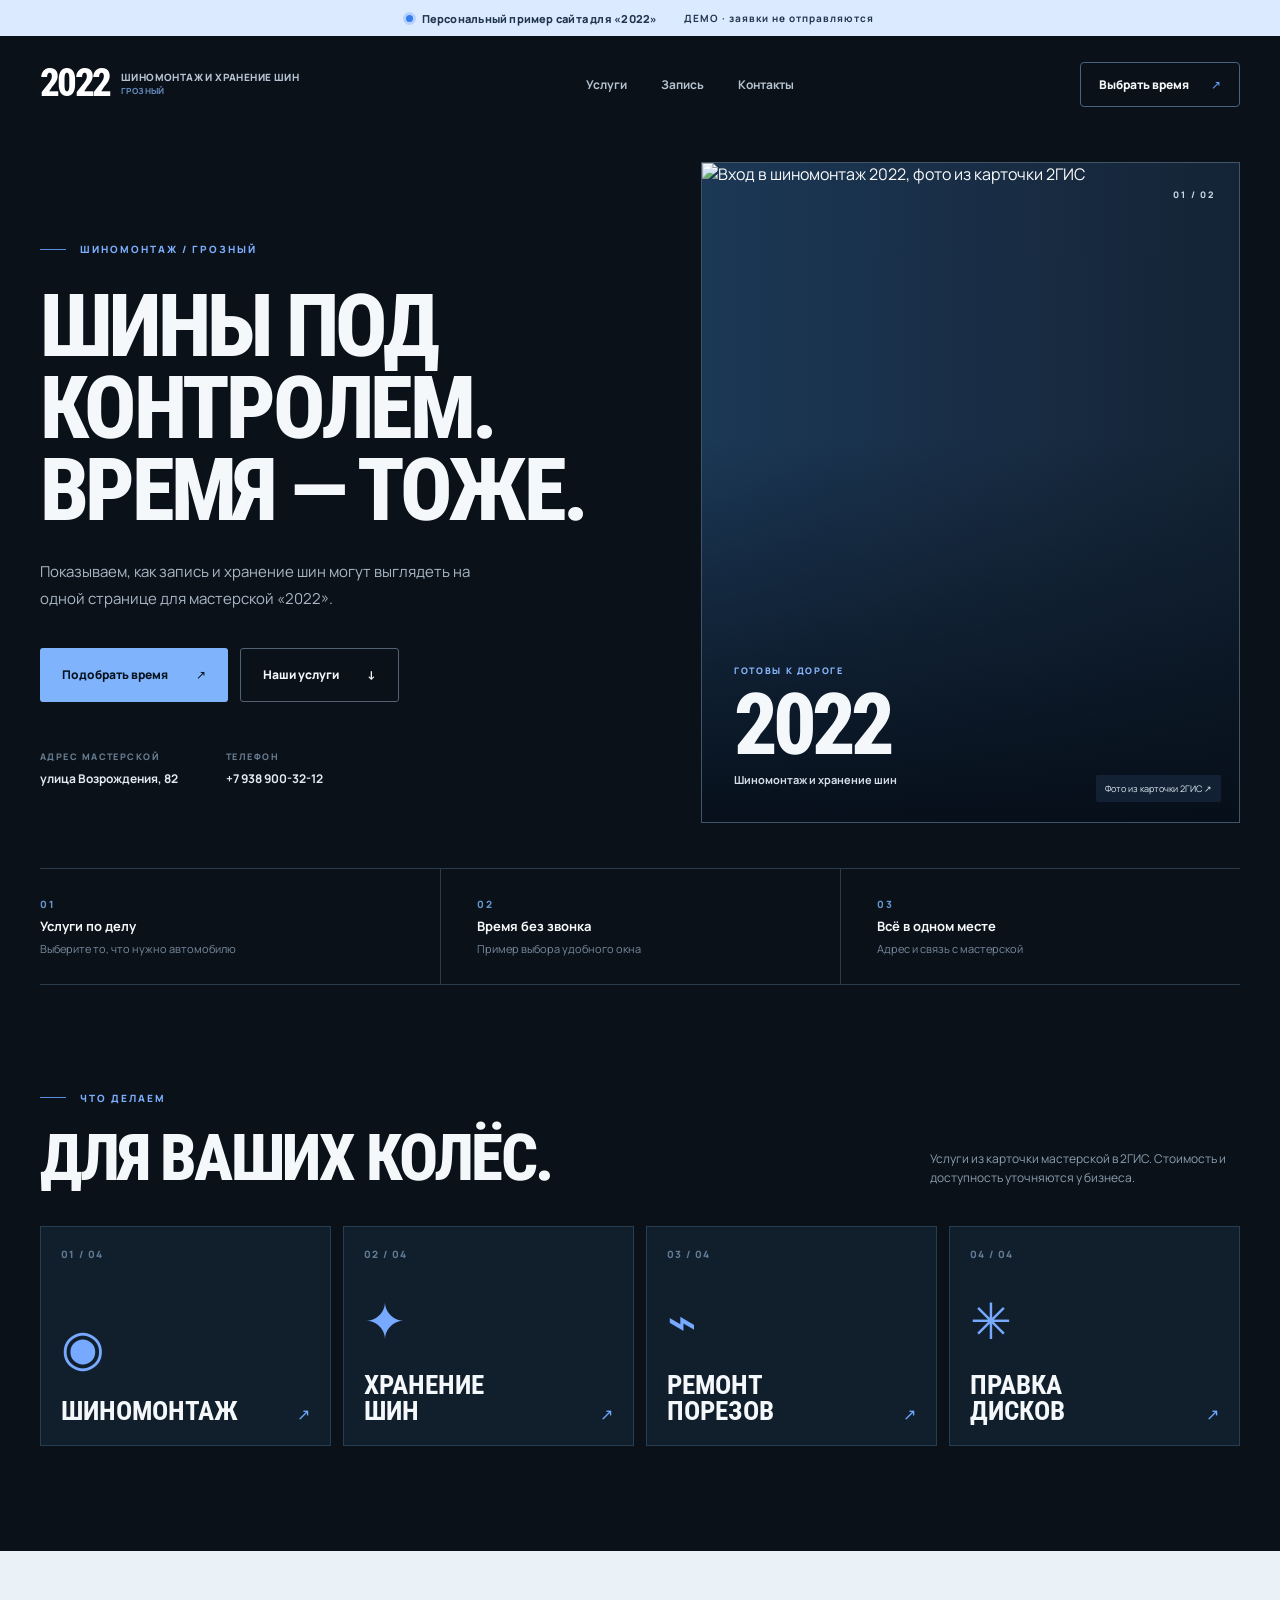
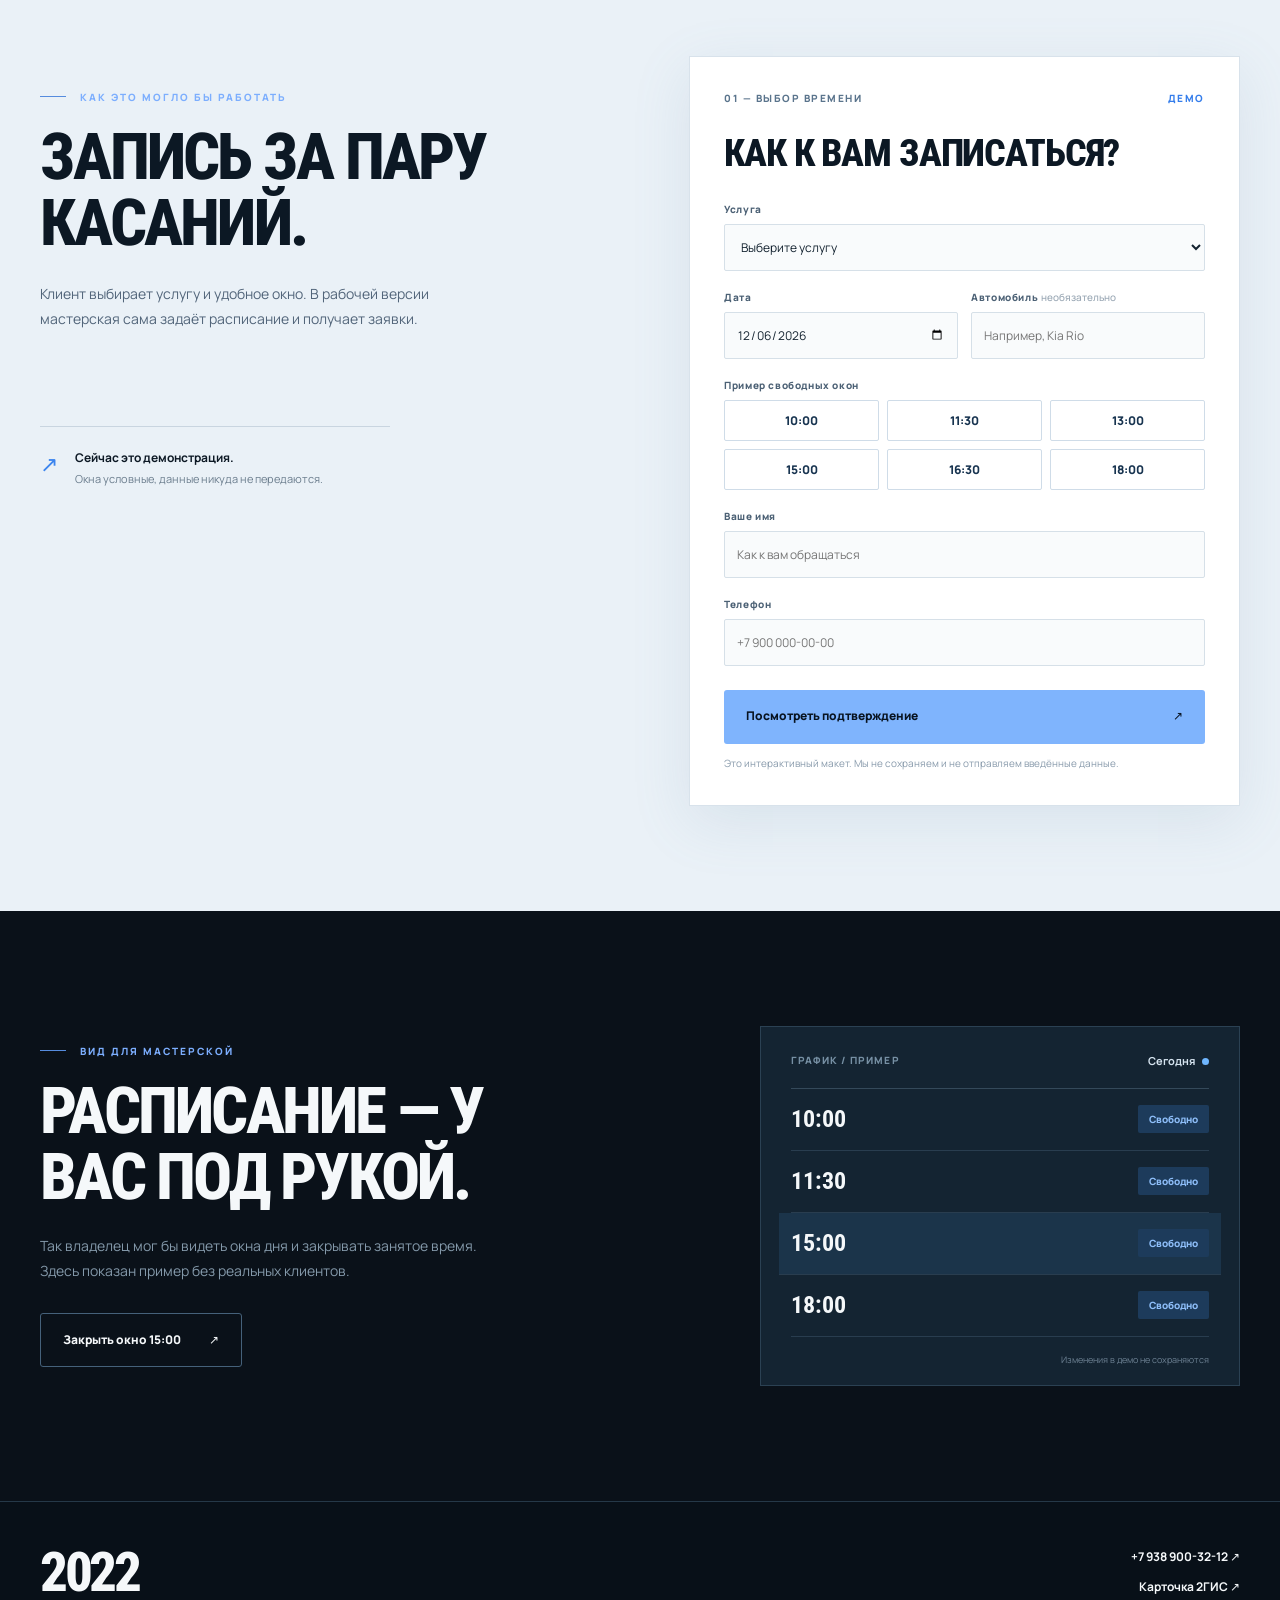
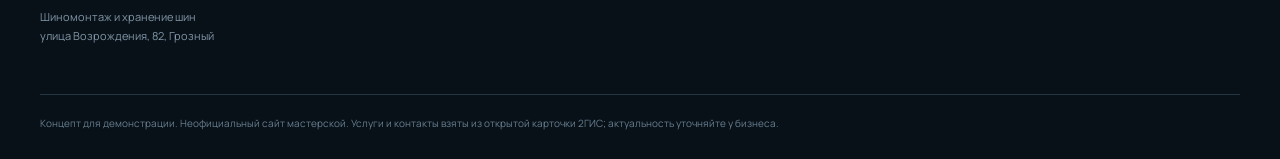
==== 2022/index.html @ 570733b0 "Add personalized tire shop booking demos" ====
<!doctype html>
<html lang="ru">
<head>
  <meta charset="utf-8">
  <meta name="viewport" content="width=device-width, initial-scale=1">
  <meta name="theme-color" content="#0a1119">
  <meta name="robots" content="noindex,nofollow">
  <meta name="description" content="Демо сайта и онлайн-записи для шиномонтажа 2022 в Грозном.">
  <title>2022 — шиномонтаж в Грозном | Демо</title>
  <link rel="stylesheet" href="../style.css">
</head>
<body class="theme-2022">
  <div id="app"></div>
  <script>window.shop = {name:"2022", subtitle:"Шиномонтаж и хранение шин", address:"улица Возрождения, 82", phone:"+7 938 900-32-12", tel:"+79389003212", card:"https://2gis.ru/grozny/firm/70000001066521059", photo:"https://i7.photo.2gis.com/main/branch/115/70000001066521059/common", services:["Шиномонтаж", "Хранение шин", "Ремонт порезов", "Правка дисков"], intro:"Шины под контролем. Время — тоже.", detail:"Показываем, как запись и хранение шин могут выглядеть на одной странице для мастерской «2022»."};</script>
  <script src="../app.js" defer></script>
</body>
</html>
---- style.css ----
@import url('https://fonts.googleapis.com/css2?family=Manrope:wght@400;500;600;700;800&family=Roboto+Condensed:wght@500;600;700;800&display=swap');
:root{font-family:Manrope,Arial,sans-serif;color:#f5f8fa;background:#0a1119;font-synthesis:none;scroll-behavior:smooth}*{box-sizing:border-box}body{margin:0;min-width:320px}button,input,select{font:inherit}button,a{-webkit-tap-highlight-color:transparent}button{cursor:pointer}a{color:inherit;text-decoration:none}:focus-visible{outline:3px solid #82b7ff;outline-offset:4px}.shell{width:min(1280px,calc(100% - 80px));margin:auto}.demo-bar{height:36px;background:#dceaff;color:#20354e;display:flex;align-items:center;justify-content:center;gap:9px;text-align:center;font-size:11px;font-weight:800;letter-spacing:.02em}.demo-bar strong{margin-left:18px;font-size:10px;letter-spacing:.1em}.demo-pulse{width:7px;height:7px;border-radius:50%;background:#337dec;box-shadow:0 0 0 3px #b6d1ff}.site-header{height:96px;display:flex;align-items:center;justify-content:space-between;gap:24px}.brand{display:flex;align-items:center;gap:12px;min-width:205px}.brand-mark{font:800 39px/.9 'Roboto Condensed',sans-serif;letter-spacing:-.07em;color:#fff}.brand-caption{font-size:10px;font-weight:800;letter-spacing:.04em;line-height:1.3;text-transform:uppercase;color:#b5c2d2}.brand-caption small{display:block;color:#6287b6;margin-top:2px}.site-header nav{display:flex;align-items:center;gap:34px;color:#b6c3d0;font-size:12px;font-weight:700}.site-header nav a:hover,.footer-links a:hover{color:#64a0ff}.header-book{border:1px solid #476381;padding:13px 18px;border-radius:4px;font-size:12px;font-weight:800;white-space:nowrap}.header-book span{color:#69a4ff;margin-left:20px}.header-book:hover{border-color:#6da7ff;background:#142439}.hero{display:grid;grid-template-columns:1fr .87fr;min-height:590px;padding-top:30px;gap:42px}.hero-copy{padding:80px 0 36px;display:flex;flex-direction:column;align-items:flex-start}.eyebrow{font-size:10px;font-weight:800;letter-spacing:.2em;color:#7caefe;display:flex;align-items:center;gap:14px;text-transform:uppercase}.line{width:26px;height:1px;background:#568cde;display:inline-block}.hero h1,.section-heading h2,.booking-aside h2,.owner h2,dialog h2{font-family:'Roboto Condensed',Impact,sans-serif;font-weight:800;text-transform:uppercase;letter-spacing:-.042em}.hero h1{font-size:clamp(54px,6.8vw,102px);line-height:.94;max-width:720px;margin:30px 0 28px}.hero-copy>p{font-size:15px;color:#a9b6c4;line-height:1.75;max-width:470px;margin:0}.hero-actions{display:flex;gap:12px;margin-top:36px}.button{border:0;display:inline-flex;align-items:center;justify-content:space-between;gap:28px;padding:17px 22px;min-height:54px;border-radius:3px;font-size:12px;font-weight:800;line-height:1.2;transition:background .2s,transform .2s}.button:hover{transform:translateY(-2px)}.primary{background:#4a91ff;color:#081320}.primary:hover{background:#7bb0ff}.ghost{background:transparent;color:#f5f8fa;border:1px solid #536273}.ghost:hover{background:#142439}.hero-meta{margin-top:auto;padding-top:48px;display:flex;gap:48px;color:#e3eaf2;font-size:12px;font-weight:700}.hero-meta>div{display:flex;flex-direction:column;gap:7px}.meta-label{font-size:9px;letter-spacing:.16em;color:#687d91;font-weight:800}.hero-visual{position:relative;min-height:548px;overflow:hidden;background:#142436;isolation:isolate}.hero-visual:before{content:'';position:absolute;inset:0;background:linear-gradient(180deg,rgba(5,13,23,.02) 42%,rgba(5,13,23,.94) 100%);z-index:1}.hero-visual.has-photo img{width:100%;height:100%;object-fit:cover;object-position:center 32%;position:absolute;inset:0;filter:saturate(.72) contrast(1.12)}.hero-visual.has-photo:after{content:'';position:absolute;inset:0;background:linear-gradient(90deg,rgba(23,60,105,.4),transparent);mix-blend-mode:screen}.hero-visual.graphic{background:radial-gradient(circle at 48% 43%,#284560 0,#162b41 33%,#091724 72%),repeating-linear-gradient(145deg,#123257 0,#123257 2px,transparent 2px,transparent 24px)}.tire-art{position:absolute;inset:0;display:flex;align-items:center;justify-content:center;transform:rotate(-16deg)}.tire-ring{position:absolute;width:min(470px,95%);aspect-ratio:1;border-radius:50%;border:72px solid #101a25;box-shadow:inset 0 0 0 3px #3f5369,inset 0 0 28px #02070b,0 0 0 4px #1a2735,0 0 0 22px #090f16,0 0 0 29px #213143,26px 32px 80px #02070b}.tire-ring:before{content:'';position:absolute;inset:-76px;border-radius:50%;border:5px dashed #34495f}.tire-center{font:800 170px/.8 'Roboto Condensed',sans-serif;color:#96bce5;opacity:.17;letter-spacing:-.1em}.visual-index{position:absolute;right:24px;top:25px;z-index:2;font-size:9px;font-weight:800;letter-spacing:.2em;color:#c9d7e7}.visual-label{position:absolute;z-index:2;left:32px;bottom:35px;display:flex;flex-direction:column}.visual-kicker{font-size:9px;letter-spacing:.18em;font-weight:800;color:#89b8ff}.visual-label strong{font:800 86px/.9 'Roboto Condensed',sans-serif;letter-spacing:-.06em;margin:9px 0}.visual-label>span:last-child{font-size:11px;font-weight:700;color:#d5dfe9}.photo-credit{position:absolute;right:18px;bottom:20px;z-index:3;font-size:9px;color:#dce6f0;background:#142438d9;padding:7px 9px;border-radius:2px}.facts{display:grid;grid-template-columns:repeat(3,1fr);border-top:1px solid #293b4d;border-bottom:1px solid #293b4d;margin-top:45px;margin-bottom:106px}.facts>div{padding:28px 28px 28px 0;display:flex;flex-direction:column;gap:6px}.facts>div+div{border-left:1px solid #293b4d;padding-left:36px}.facts span{color:#6695cb;font-size:10px;font-weight:800;letter-spacing:.16em}.facts strong{font-size:13px}.facts small{font-size:11px;color:#77899c}.services{padding-bottom:105px}.section-heading{display:flex;align-items:end;justify-content:space-between;gap:30px;margin-bottom:34px}.section-heading h2,.booking-aside h2,.owner h2{font-size:clamp(42px,5.1vw,68px);line-height:1.02;margin:20px 0 0}.section-heading>p{font-size:12px;color:#8b9eaf;max-width:310px;line-height:1.6;margin:0 0 4px}.service-grid{display:grid;grid-template-columns:repeat(4,minmax(0,1fr));gap:12px}.service-card{background:#111f2d;min-height:220px;padding:20px;display:flex;flex-direction:column;position:relative;border:1px solid #263d52;transition:background .2s,border-color .2s,transform .2s}.service-card:hover{background:#1a3045;border-color:#5c9eff;transform:translateY(-4px)}.service-number{font-size:10px;color:#617b94;font-weight:800;letter-spacing:.14em}.service-icon{font-family:Arial,sans-serif;font-size:50px;line-height:1;color:#76a9ff;margin:auto 0 25px}.service-card strong{font:700 27px/.98 'Roboto Condensed',sans-serif;text-transform:uppercase;max-width:180px}.service-arrow{position:absolute;right:20px;bottom:20px;color:#71a8ff}.booking-wrap{background:#eaf1f7;color:#0c1824;padding:105px 0}.booking-layout{display:grid;grid-template-columns:.9fr 1fr;gap:min(12vw,160px)}.booking-aside{padding-top:34px}.booking-aside h2{max-width:470px}.booking-aside>p{max-width:390px;font-size:14px;color:#52657a;line-height:1.8;margin:24px 0}.aside-note{margin-top:95px;display:flex;gap:17px;max-width:350px;border-top:1px solid #c9d5e0;padding-top:22px}.aside-note>span{font-size:22px;color:#3c85ee}.aside-note div{display:flex;flex-direction:column;gap:5px}.aside-note strong{font-size:12px}.aside-note small{font-size:11px;color:#6b7d8d;line-height:1.5}.booking-form{background:white;padding:34px;box-shadow:0 16px 55px #6b8bac24;border:1px solid #d8e2eb}.form-top{display:flex;justify-content:space-between;color:#5a748c;font-size:10px;font-weight:800;letter-spacing:.15em}.form-demo{color:#347deb}.booking-form h3{font:800 38px/1 'Roboto Condensed',sans-serif;text-transform:uppercase;letter-spacing:-.03em;margin:29px 0 30px}.field-label{font-size:10px;font-weight:800;letter-spacing:.06em;display:block;margin:19px 0 8px;color:#4c6175}.field-label span{font-weight:500;color:#98a6b3;letter-spacing:0}.booking-form input,.booking-form select{height:47px;width:100%;border:1px solid #d6e0e8;border-radius:2px;background:#f9fbfc;color:#142330;padding:0 12px;font-size:12px;outline:none}.booking-form input:focus,.booking-form select:focus{border-color:#4a91ff;box-shadow:0 0 0 3px #b8d5ff88}.two-fields{display:grid;grid-template-columns:1fr 1fr;gap:13px}.slots{display:grid;grid-template-columns:repeat(3,1fr);gap:8px}.slot{border:1px solid #cfdce8;background:#fff;color:#183450;font-weight:800;font-size:12px;padding:11px;min-height:40px;border-radius:2px}.slot:hover{border-color:#4a91ff}.slot.selected{background:#4a91ff;border-color:#4a91ff;color:#07182a}.slots.needs-choice{outline:2px solid #cf665d;outline-offset:4px}.submit{width:100%;margin-top:24px}.form-foot{font-size:10px;color:#889aab;line-height:1.5;margin:12px 0 0}.owner{padding-top:115px;padding-bottom:115px;display:grid;grid-template-columns:1fr .85fr;gap:min(13vw,155px);align-items:center}.owner h2{max-width:510px}.owner p{color:#8499aa;line-height:1.8;font-size:14px;max-width:440px;margin:22px 0 30px}.dark-ghost{border-color:#45617a}.schedule{background:#142432;border:1px solid #2b4153;padding:26px 30px 11px}.schedule-head{display:flex;align-items:center;justify-content:space-between;border-bottom:1px solid #34495a;padding-bottom:20px;font-size:10px;color:#7790a4;font-weight:800;letter-spacing:.12em}.schedule-head strong{color:#d6e4f0;font-size:11px;letter-spacing:0}.schedule-dot{display:inline-block;background:#6fb6ff;width:7px;height:7px;border-radius:50%;margin-left:5px}.schedule-row{min-height:62px;border-bottom:1px solid #293d4f;display:flex;align-items:center;justify-content:space-between}.schedule-row time{font:700 24px 'Roboto Condensed',sans-serif}.schedule-tag{font-size:10px;font-weight:800;color:#8ebef9;background:#1d3b5b;padding:7px 11px;border-radius:2px}.accent-row{background:#1b344a;margin:0 -12px;padding:0 12px}.accent-row.closed{background:#352e35}.accent-row.closed .schedule-tag{color:#efb5ba;background:#68434b}.schedule-bottom{text-align:right;color:#6d8193;font-size:9px;padding:16px 0 8px}footer{border-top:1px solid #253848;background:#081018}.footer-inner{padding-top:46px;padding-bottom:38px;display:flex;justify-content:space-between;gap:30px}.footer-brand{font:800 55px/.9 'Roboto Condensed',sans-serif;letter-spacing:-.06em}.footer-inner p{color:#8297a8;font-size:11px;line-height:1.7}.footer-links{display:flex;flex-direction:column;align-items:flex-end;gap:13px;font-size:12px;font-weight:700}.footer-note{border-top:1px solid #243646;padding:20px 0 28px;color:#687f90;font-size:10px;line-height:1.6}dialog{border:1px solid #aac9ec;max-width:420px;width:calc(100% - 36px);padding:35px;background:#f8fbfd;color:#112235;box-shadow:0 22px 80px #0008}dialog::backdrop{background:#07101bbd}.dialog-icon{width:48px;height:48px;border-radius:50%;display:grid;place-items:center;background:#4a91ff;color:#0a1725;font-size:25px;font-weight:800;margin-bottom:20px}dialog h2{font-size:38px;line-height:1;margin:16px 0}dialog p{font-size:13px;line-height:1.6;color:#4b5e70}.dialog-warning{background:#e7f0fc;padding:12px;color:#2b5e9d}dialog .button{width:100%;margin-top:10px}.theme-2022 .primary,.theme-2022 .slot.selected{background:#7fb4fd}.theme-2022 .primary:hover{background:#acd0ff}.theme-2022 .hero-visual{border:1px solid #40546a}@media(max-width:980px){.shell{width:min(100% - 44px,800px)}.site-header nav{display:none}.hero{grid-template-columns:1fr .8fr;gap:22px;min-height:480px}.hero-copy{padding-top:55px}.hero h1{font-size:clamp(51px,7vw,74px)}.hero-visual{min-height:460px}.hero-meta{gap:20px}.service-grid{grid-template-columns:repeat(2,1fr)}.booking-layout{gap:40px}.owner{gap:45px}}@media(max-width:700px){.shell{width:calc(100% - 36px)}.demo-bar{padding:0 9px;font-size:9px}.demo-bar strong{font-size:8px;margin-left:0}.site-header{height:76px}.brand-mark{font-size:34px}.brand-caption{font-size:8px}.header-book{font-size:10px;padding:10px 12px}.header-book span{margin-left:6px}.hero{display:flex;flex-direction:column;gap:24px;padding-top:25px}.hero-copy{padding:18px 0 0}.hero h1{font-size:clamp(56px,13vw,82px);margin:25px 0 20px}.hero-copy>p{font-size:13px}.hero-actions{width:100%;margin-top:28px}.hero-actions .button{flex:1;gap:8px;padding:13px;font-size:10px}.hero-meta{padding-top:30px;margin-top:0;gap:20px;flex-wrap:wrap}.hero-visual{min-height:370px}.visual-label strong{font-size:70px}.facts{margin-top:34px;margin-bottom:72px;grid-template-columns:1fr}.facts>div{padding:16px 0}.facts>div+div{padding:16px 0;border-left:0;border-top:1px solid #293b4d}.section-heading{display:block}.section-heading h2,.booking-aside h2,.owner h2{font-size:50px}.section-heading>p{margin-top:18px}.services{padding-bottom:75px}.service-card{min-height:175px}.service-card strong{font-size:23px}.service-icon{font-size:38px;margin-bottom:16px}.booking-wrap{padding:70px 0}.booking-layout,.owner{grid-template-columns:1fr}.booking-aside{padding:0}.booking-aside>p{margin-bottom:18px}.aside-note{margin:18px 0 28px}.booking-form{padding:22px}.booking-form h3{font-size:34px}.owner{padding-top:75px;padding-bottom:75px}.footer-inner{display:block}.footer-links{align-items:flex-start;margin-top:27px}}@media(max-width:390px){.demo-bar{font-size:8px}.demo-bar strong{font-size:7px}.brand-caption{display:none}.brand{min-width:0}.hero-actions .button{font-size:9px}.hero h1{font-size:54px}.service-card{padding:14px}.service-card strong{font-size:21px}.two-fields{grid-template-columns:1fr}.booking-form h3{font-size:31px}.photo-credit{bottom:5px;right:5px}}@media(prefers-reduced-motion:reduce){:root{scroll-behavior:auto}.button,.service-card{transition:none}}
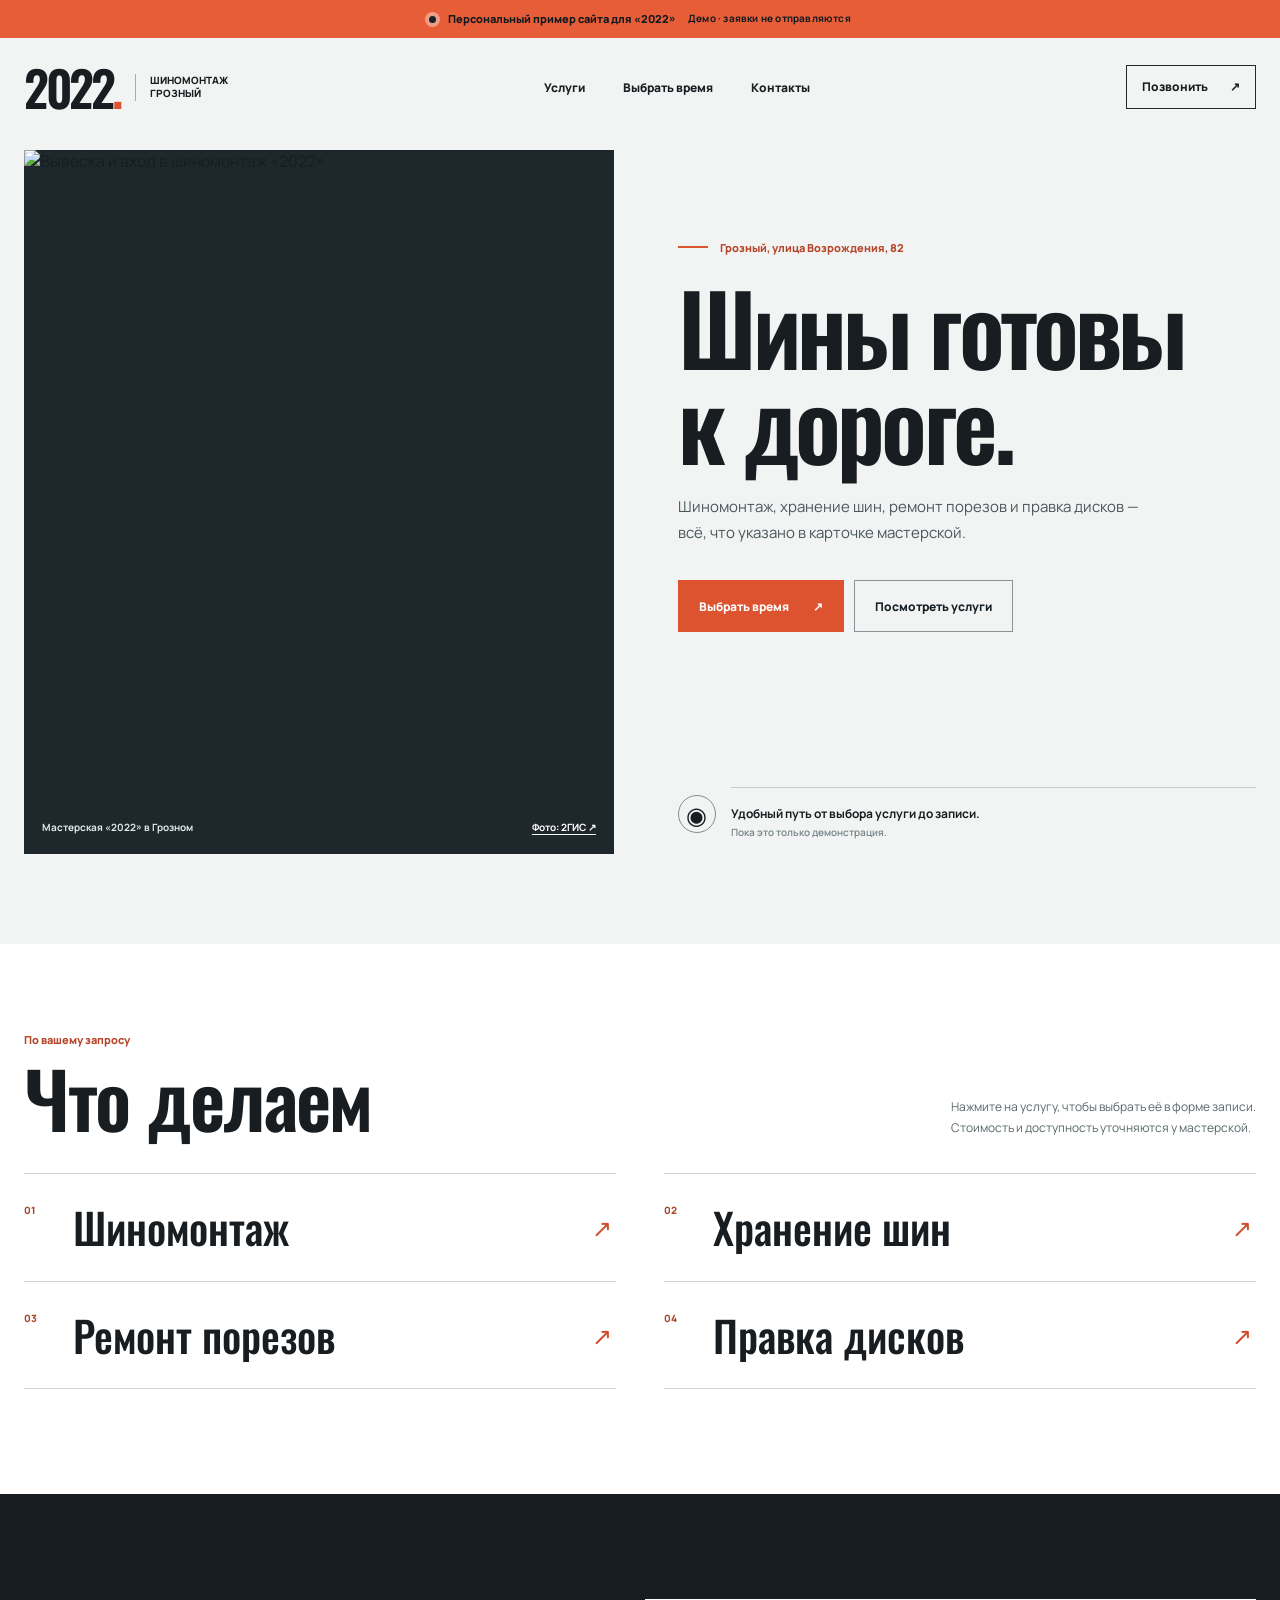
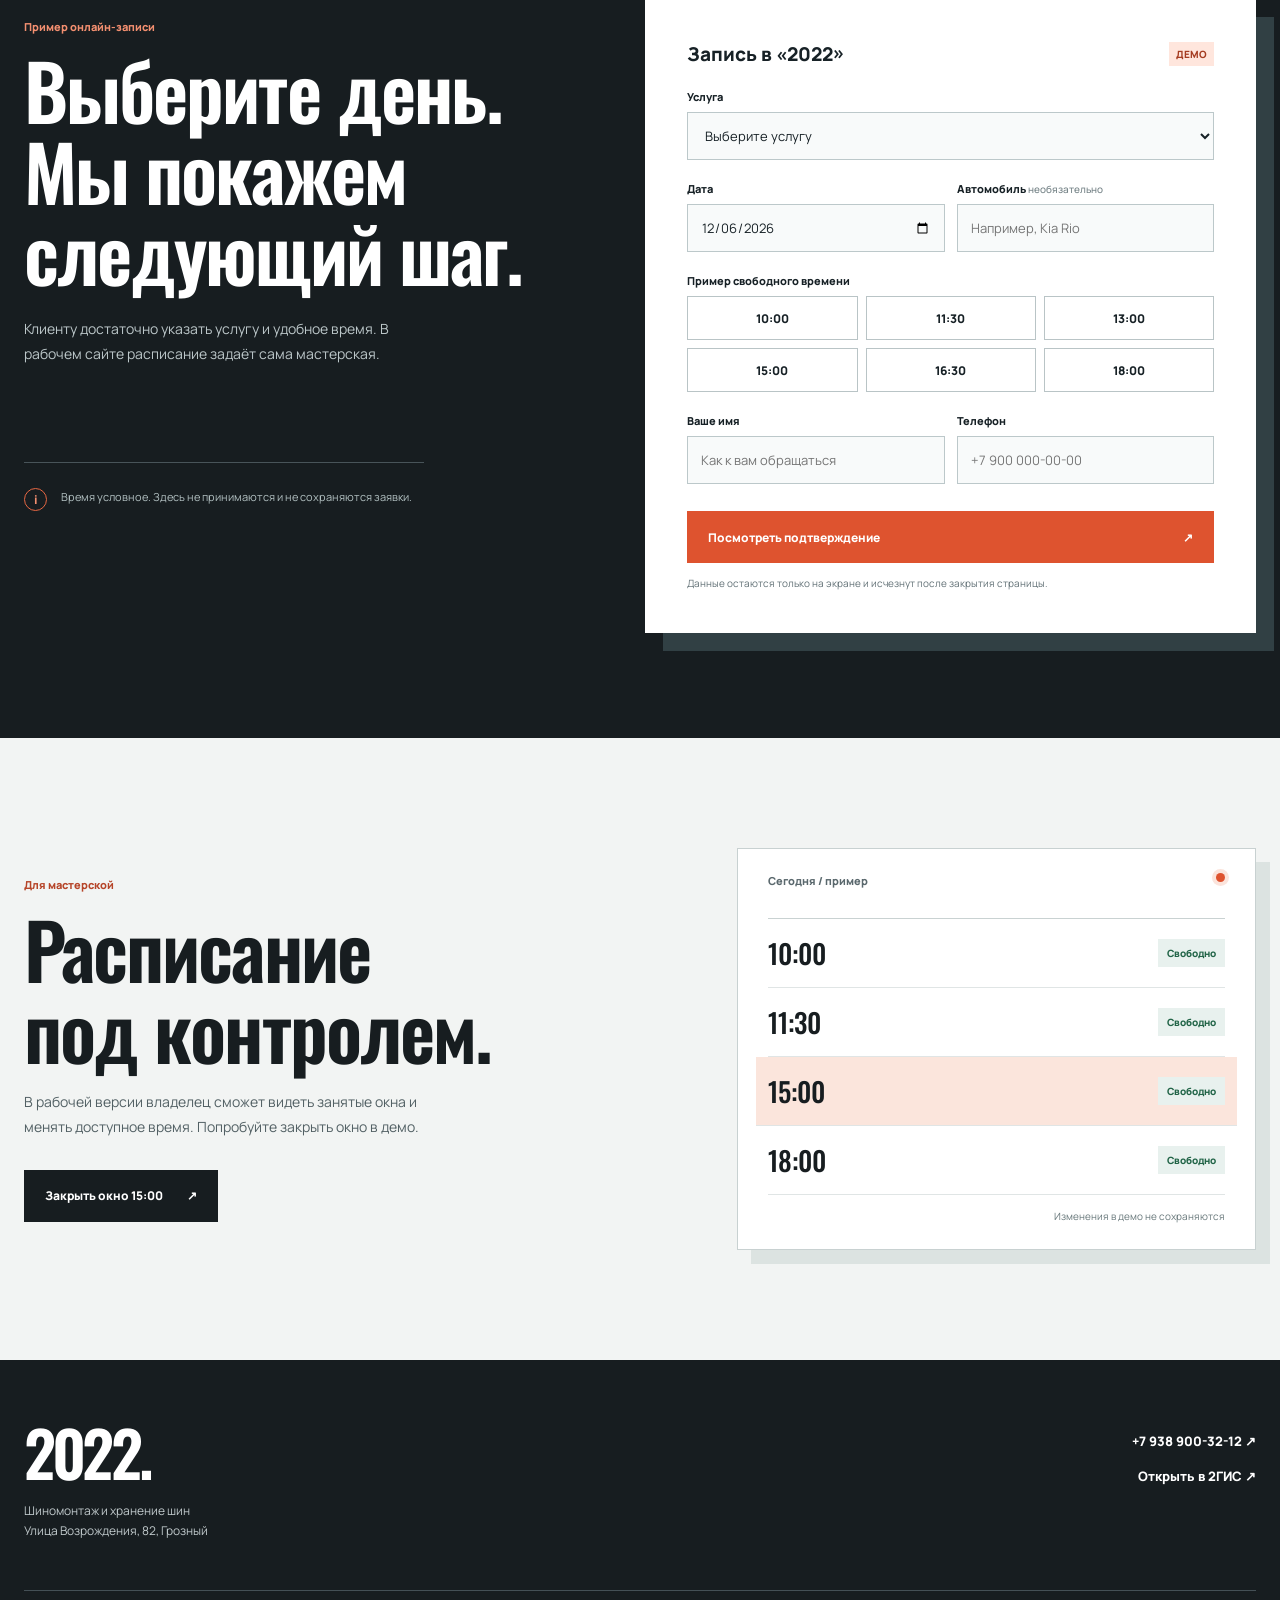
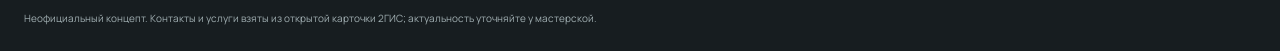
==== commit 8e0b5bfd: "Redesign 2022 demo for mobile and add subtle motion" ====
--- a/2022/index.html
+++ b/2022/index.html
@@ -3,15 +3,62 @@
 <head>
   <meta charset="utf-8">
   <meta name="viewport" content="width=device-width, initial-scale=1">
-  <meta name="theme-color" content="#0a1119">
+  <meta name="theme-color" content="#171d20">
   <meta name="robots" content="noindex,nofollow">
-  <meta name="description" content="Демо сайта и онлайн-записи для шиномонтажа 2022 в Грозном.">
+  <meta name="description" content="Демонстрация сайта и записи для шиномонтажа «2022» в Грозном.">
   <title>2022 — шиномонтаж в Грозном | Демо</title>
-  <link rel="stylesheet" href="../style.css">
+  <link rel="stylesheet" href="./style.css">
 </head>
-<body class="theme-2022">
-  <div id="app"></div>
-  <script>window.shop = {name:"2022", subtitle:"Шиномонтаж и хранение шин", address:"улица Возрождения, 82", phone:"+7 938 900-32-12", tel:"+79389003212", card:"https://2gis.ru/grozny/firm/70000001066521059", photo:"https://i7.photo.2gis.com/main/branch/115/70000001066521059/common", services:["Шиномонтаж", "Хранение шин", "Ремонт порезов", "Правка дисков"], intro:"Шины под контролем. Время — тоже.", detail:"Показываем, как запись и хранение шин могут выглядеть на одной странице для мастерской «2022»."};</script>
-  <script src="../app.js" defer></script>
+<body>
+  <div class="demo-banner"><span class="demo-dot" aria-hidden="true"></span><span>Персональный пример сайта для «2022»</span><strong>Демо · заявки не отправляются</strong></div>
+  <header class="site-header container" id="top">
+    <a class="brand" href="#top" aria-label="2022 — на главную"><span class="brand-name">2022<span class="brand-stop">.</span></span><span class="brand-kind">Шиномонтаж<br>Грозный</span></a>
+    <nav aria-label="Разделы сайта"><a href="#services">Услуги</a><a href="#booking">Выбрать время</a><a href="#contacts">Контакты</a></nav>
+    <a class="header-contact" href="tel:+79389003212">Позвонить <span aria-hidden="true">↗</span></a>
+  </header>
+
+  <main>
+    <section class="hero container" aria-labelledby="hero-title">
+      <figure class="hero-photo">
+        <img src="https://i7.photo.2gis.com/main/branch/115/70000001066521059/common" alt="Вывеска и вход в шиномонтаж «2022»" width="1440" height="1920" fetchpriority="high">
+        <figcaption><span>Мастерская «2022» в Грозном</span><a href="https://2gis.ru/grozny/firm/70000001066521059" target="_blank" rel="noopener noreferrer">Фото: 2ГИС ↗</a></figcaption>
+      </figure>
+      <div class="hero-content">
+        <p class="location"><span class="location-line" aria-hidden="true"></span> Грозный, улица Возрождения, 82</p>
+        <h1 id="hero-title">Шины готовы<br>к дороге.</h1>
+        <p class="hero-description">Шиномонтаж, хранение шин, ремонт порезов и правка дисков — всё, что указано в карточке мастерской.</p>
+        <div class="hero-actions"><a class="button button-accent" href="#booking">Выбрать время <span aria-hidden="true">↗</span></a><a class="button button-outline" href="#services">Посмотреть услуги</a></div>
+        <div class="hero-bottom"><span class="wheel-mark" aria-hidden="true">◉</span><p>Удобный путь от выбора услуги до записи.<br><small>Пока это только демонстрация.</small></p></div>
+      </div>
+    </section>
+
+    <section class="services-section" id="services" aria-labelledby="services-title"><div class="container">
+      <div class="section-title-row"><div><p class="section-kicker">По вашему запросу</p><h2 id="services-title">Что делаем</h2></div><p>Нажмите на услугу, чтобы выбрать её в форме записи. Стоимость и доступность уточняются у мастерской.</p></div>
+      <div class="service-list">
+        <a href="#booking" data-service="Шиномонтаж"><span>01</span><strong>Шиномонтаж</strong><span class="service-arrow" aria-hidden="true">↗</span></a>
+        <a href="#booking" data-service="Хранение шин"><span>02</span><strong>Хранение шин</strong><span class="service-arrow" aria-hidden="true">↗</span></a>
+        <a href="#booking" data-service="Ремонт порезов"><span>03</span><strong>Ремонт порезов</strong><span class="service-arrow" aria-hidden="true">↗</span></a>
+        <a href="#booking" data-service="Правка дисков"><span>04</span><strong>Правка дисков</strong><span class="service-arrow" aria-hidden="true">↗</span></a>
+      </div>
+    </div></section>
+
+    <section class="booking-section" id="booking" aria-labelledby="booking-title"><div class="container booking-grid">
+      <div class="booking-intro"><p class="section-kicker">Пример онлайн-записи</p><h2 id="booking-title">Выберите день.<br>Мы покажем<br>следующий шаг.</h2><p>Клиенту достаточно указать услугу и удобное время. В рабочем сайте расписание задаёт сама мастерская.</p><div class="booking-disclaimer"><span aria-hidden="true">i</span><span>Время условное. Здесь не принимаются и не сохраняются заявки.</span></div></div>
+      <form class="booking-form" id="booking-form"><div class="form-top"><span>Запись в «2022»</span><span class="form-badge">Демо</span></div>
+        <label for="service">Услуга</label><select id="service" required><option value="">Выберите услугу</option><option>Шиномонтаж</option><option>Хранение шин</option><option>Ремонт порезов</option><option>Правка дисков</option></select>
+        <div class="form-pair"><div><label for="date">Дата</label><input id="date" type="date" required></div><div><label for="car">Автомобиль <small>необязательно</small></label><input id="car" type="text" maxlength="60" placeholder="Например, Kia Rio"></div></div>
+        <div class="time-label" id="time-label">Пример свободного времени</div><div class="slots" role="group" aria-labelledby="time-label"><button type="button" class="slot" aria-pressed="false" data-time="10:00">10:00</button><button type="button" class="slot" aria-pressed="false" data-time="11:30">11:30</button><button type="button" class="slot" aria-pressed="false" data-time="13:00">13:00</button><button type="button" class="slot" aria-pressed="false" data-time="15:00">15:00</button><button type="button" class="slot" aria-pressed="false" data-time="16:30">16:30</button><button type="button" class="slot" aria-pressed="false" data-time="18:00">18:00</button></div><p class="field-error" id="time-error" role="alert" hidden>Выберите удобное время.</p>
+        <div class="form-pair"><div><label for="customer">Ваше имя</label><input id="customer" type="text" maxlength="60" autocomplete="off" placeholder="Как к вам обращаться" required></div><div><label for="phone">Телефон</label><input id="phone" type="tel" inputmode="tel" autocomplete="off" placeholder="+7 900 000-00-00" required></div></div>
+        <button class="button button-accent form-submit" type="submit">Посмотреть подтверждение <span aria-hidden="true">↗</span></button><p class="form-foot">Данные остаются только на экране и исчезнут после закрытия страницы.</p>
+      </form>
+    </div></section>
+
+    <section class="owner-section container" aria-labelledby="owner-title"><div><p class="section-kicker">Для мастерской</p><h2 id="owner-title">Расписание<br>под контролем.</h2><p>В рабочей версии владелец сможет видеть занятые окна и менять доступное время. Попробуйте закрыть окно в демо.</p><button type="button" class="button button-dark" id="toggle-slot">Закрыть окно 15:00 <span aria-hidden="true">↗</span></button></div><div class="schedule"><div class="schedule-top"><span>Сегодня / пример</span><span class="schedule-indicator" aria-hidden="true"></span></div><div class="schedule-row"><time>10:00</time><span>Свободно</span></div><div class="schedule-row"><time>11:30</time><span>Свободно</span></div><div class="schedule-row active" id="demo-slot"><time>15:00</time><span>Свободно</span></div><div class="schedule-row"><time>18:00</time><span>Свободно</span></div><p class="schedule-foot">Изменения в демо не сохраняются</p></div></section>
+  </main>
+
+  <footer id="contacts"><div class="container footer-content"><div><span class="footer-logo">2022.</span><p>Шиномонтаж и хранение шин<br>Улица Возрождения, 82, Грозный</p></div><div class="footer-links"><a href="tel:+79389003212">+7 938 900-32-12 ↗</a><a href="https://2gis.ru/grozny/firm/70000001066521059" target="_blank" rel="noopener noreferrer">Открыть в 2ГИС ↗</a></div></div><div class="container footer-note">Неофициальный концепт. Контакты и услуги взяты из открытой карточки 2ГИС; актуальность уточняйте у мастерской.</div></footer>
+
+  <dialog id="confirmation" aria-labelledby="dialog-title"><div class="dialog-symbol" aria-hidden="true">✓</div><p class="section-kicker">Пример подтверждения</p><h2 id="dialog-title">Так увидит запись клиент</h2><p id="confirmation-text"></p><p class="dialog-warning">Заявка не отправлена. Это демонстрация интерфейса.</p><button type="button" id="close-dialog" class="button button-accent">Понятно</button></dialog>
+  <script src="./app.js" defer></script>
 </body>
 </html>
--- a/2022/style.css
+++ b/2022/style.css
@@ -0,0 +1,197 @@
+@import url('https://fonts.googleapis.com/css2?family=Manrope:wght@400;500;600;700;800&family=Oswald:wght@500;600;700&display=swap');
+
+:root {
+  font-family: Manrope, Arial, sans-serif;
+  color: #171d20;
+  background: #f2f4f3;
+  scroll-behavior: smooth;
+}
+* { box-sizing: border-box; }
+body { min-width: 320px; margin: 0; }
+button, input, select { font: inherit; }
+button, a { -webkit-tap-highlight-color: transparent; }
+button { cursor: pointer; }
+a { color: inherit; text-decoration: none; }
+:focus-visible { outline: 3px solid #e35832; outline-offset: 3px; }
+[hidden] { display: none !important; }
+.container { width: min(1240px, calc(100% - 48px)); margin-inline: auto; }
+h1, h2, h3, p, figure { margin: 0; }
+h1, h2, .brand-name, .footer-logo { font-family: Oswald, 'Arial Narrow', Arial, sans-serif; font-weight: 600; }
+
+.demo-banner {
+  min-height: 38px; padding: 8px 24px; display: flex; align-items: center;
+  justify-content: center; flex-wrap: wrap; gap: 5px 12px;
+  background: #e65d38; color: #11191e; text-align: center;
+  font-size: 11px; line-height: 1.35; font-weight: 800;
+}
+.demo-banner strong { font-size: 10px; letter-spacing: .02em; }
+.demo-dot { width: 7px; height: 7px; flex: none; background: #172128; border-radius: 50%; box-shadow: 0 0 0 4px #ffffff65; }
+
+.site-header { min-height: 98px; display: flex; align-items: center; justify-content: space-between; gap: 24px; }
+.brand { display: inline-flex; align-items: center; gap: 15px; min-width: 0; }
+.brand-name { font-size: 49px; line-height: .9; letter-spacing: -.07em; }
+.brand-stop { color: #de532f; }
+.brand-kind { padding-left: 14px; border-left: 1px solid #a4adb0; font-size: 10px; line-height: 1.35; font-weight: 800; text-transform: uppercase; }
+.site-header nav { display: flex; align-items: center; gap: clamp(18px, 3vw, 42px); font-size: 12px; font-weight: 800; }
+.site-header nav a, .footer-links a { transition: color .2s ease; }
+.site-header nav a:hover, .footer-links a:hover { color: #c84524; }
+.header-contact { min-height: 44px; padding: 12px 15px; border: 1px solid #202b30; font-size: 12px; font-weight: 800; white-space: nowrap; transition: background .2s, color .2s; }
+.header-contact span { padding-left: 20px; }
+.header-contact:hover { background: #171d20; color: white; }
+
+.hero { display: grid; grid-template-columns: minmax(0, 1fr) minmax(0, .98fr); gap: clamp(35px, 5vw, 85px); align-items: stretch; padding: 14px 0 90px; }
+.hero-photo { min-width: 0; background: #1e272c; align-self: start; animation: photo-in .75s both; }
+.hero-photo img { display: block; width: 100%; height: min(650px, 53vw); min-height: 530px; object-fit: cover; object-position: center 12%; animation: image-in 1s both; }
+.hero-photo figcaption { min-height: 54px; display: flex; justify-content: space-between; align-items: center; flex-wrap: wrap; gap: 4px 16px; padding: 10px 18px; color: #e2e8e9; font-size: 10px; font-weight: 700; }
+.hero-photo figcaption a { color: white; text-decoration: underline; text-underline-offset: 3px; }
+.hero-content { min-width: 0; display: flex; flex-direction: column; align-items: flex-start; padding: clamp(45px, 7vw, 95px) 0 12px; animation: content-in .8s .12s both; }
+.location { display: flex; align-items: center; gap: 12px; color: #b64529; font-size: 11px; line-height: 1.4; font-weight: 800; }
+.location-line { width: 30px; height: 2px; flex: none; background: #dc5530; }
+.hero h1 { max-width: 650px; margin: 24px 0; font-size: clamp(68px, 7.6vw, 120px); line-height: .98; letter-spacing: -.04em; }
+.hero-description { max-width: 470px; color: #4a575b; font-size: 15px; line-height: 1.75; }
+.hero-actions { display: flex; flex-wrap: wrap; gap: 10px; margin-top: 34px; }
+.button { min-height: 52px; display: inline-flex; justify-content: space-between; align-items: center; gap: 24px; padding: 14px 20px; border: 1px solid transparent; font-size: 12px; line-height: 1.25; font-weight: 800; text-align: left; transition: transform .2s ease, background .2s ease, border-color .2s ease, color .2s ease; }
+.button:hover { transform: translateY(-3px); }
+.button-accent { background: #de532f; color: #fff; }
+.button-accent:hover { background: #b83b1f; }
+.button-outline { border-color: #889499; color: #172125; }
+.button-outline:hover { border-color: #171d20; background: #e4e9e7; }
+.hero-bottom { width: 100%; margin-top: auto; padding-top: 50px; display: flex; align-items: center; gap: 15px; }
+.hero-bottom p { border-top: 1px solid #c4cecd; padding-top: 17px; flex: 1; font-size: 12px; line-height: 1.55; font-weight: 700; }
+.hero-bottom small { color: #768488; font-size: 10px; font-weight: 600; }
+.wheel-mark { width: 38px; height: 38px; display: grid; place-items: center; border: 1px solid #7d8d90; border-radius: 50%; font-size: 24px; }
+
+.services-section { padding: 88px 0 105px; background: #fff; }
+.section-title-row { display: flex; align-items: end; justify-content: space-between; gap: 32px; padding-bottom: 35px; }
+.section-kicker { color: #b64529; font-size: 11px; line-height: 1.4; font-weight: 800; }
+h2 { font-size: clamp(48px, 6vw, 82px); line-height: 1.05; letter-spacing: -.025em; }
+.section-title-row h2 { margin-top: 10px; }
+.section-title-row > p { width: 305px; max-width: 100%; color: #58676b; font-size: 12px; line-height: 1.7; }
+.service-list { display: grid; grid-template-columns: repeat(2, minmax(0, 1fr)); column-gap: 48px; }
+.service-list a { min-height: 108px; display: grid; grid-template-columns: 36px minmax(0, 1fr) 24px; align-items: center; gap: 13px; border-top: 1px solid #cbd3d3; transition: padding .22s ease, background .22s ease; }
+.service-list a:nth-last-child(-n+2) { border-bottom: 1px solid #cbd3d3; }
+.service-list a:hover { padding-inline: 12px; background: #f2f4f3; }
+.service-list a > span:first-child { align-self: start; padding-top: 29px; color: #a9472d; font-size: 10px; font-weight: 800; }
+.service-list strong { min-width: 0; font-family: Oswald, 'Arial Narrow', Arial, sans-serif; font-size: clamp(26px, 3.3vw, 43px); line-height: 1.1; font-weight: 500; overflow-wrap: anywhere; }
+.service-arrow { font-size: 24px; color: #ce4b2b; }
+
+.booking-section { padding: 105px 0; background: #171d20; color: #fff; }
+.booking-grid { display: grid; grid-template-columns: minmax(0, .85fr) minmax(0, 1fr); gap: clamp(45px, 8vw, 145px); align-items: start; }
+.booking-intro { padding-top: 20px; }
+.booking-intro .section-kicker { color: #f38f70; }
+.booking-intro h2 { margin: 15px 0 25px; }
+.booking-intro > p:not(.section-kicker) { max-width: 420px; color: #bcc7c9; font-size: 14px; line-height: 1.8; }
+.booking-disclaimer { max-width: 400px; margin-top: 95px; padding-top: 25px; display: flex; gap: 14px; border-top: 1px solid #485459; color: #b2c0c1; font-size: 11px; line-height: 1.6; }
+.booking-disclaimer > span:first-child { width: 23px; height: 23px; display: grid; place-items: center; flex: none; border: 1px solid #e66743; border-radius: 50%; color: #f38f70; font-size: 12px; font-weight: 800; }
+.booking-form { min-width: 0; padding: clamp(22px, 4vw, 42px); background: #fff; color: #172126; box-shadow: 18px 18px 0 #314044; }
+.form-top { display: flex; justify-content: space-between; align-items: center; gap: 8px; margin-bottom: 22px; font-size: 19px; font-weight: 800; }
+.form-badge { padding: 5px 7px; background: #ffe6dd; color: #a53c21; font-size: 10px; text-transform: uppercase; }
+.booking-form label, .time-label { display: block; margin: 21px 0 8px; font-size: 11px; font-weight: 800; }
+.booking-form label small { color: #758387; font-size: 10px; font-weight: 500; }
+.booking-form input, .booking-form select { width: 100%; height: 48px; padding: 0 13px; border: 1px solid #bcc8ca; border-radius: 0; outline: none; background: #f8fafa; color: #172126; font-size: 13px; }
+.booking-form input:focus, .booking-form select:focus { border-color: #ce4b2b; box-shadow: 0 0 0 3px #e45d3638; }
+.form-pair { display: grid; grid-template-columns: repeat(2, minmax(0, 1fr)); gap: 12px; }
+.form-pair > div { min-width: 0; }
+.slots { display: grid; grid-template-columns: repeat(3, minmax(0, 1fr)); gap: 8px; }
+.slot { min-height: 44px; border: 1px solid #b9c4c6; background: #fff; color: #172126; font-size: 12px; font-weight: 800; transition: background .2s, border-color .2s, transform .2s; }
+.slot:hover { border-color: #de532f; transform: translateY(-2px); }
+.slot.selected { border-color: #de532f; background: #de532f; color: #fff; }
+.field-error { margin-top: 8px; color: #ad311c; font-size: 11px; font-weight: 700; }
+.form-submit { width: 100%; margin-top: 27px; }
+.form-foot { margin-top: 12px; color: #627176; font-size: 10px; line-height: 1.6; }
+
+.owner-section { display: grid; grid-template-columns: minmax(0, 1fr) minmax(0, .85fr); gap: clamp(45px, 8vw, 130px); align-items: center; padding-top: 110px; padding-bottom: 110px; }
+.owner-section h2 { margin: 16px 0 20px; }
+.owner-section > div:first-child > p:not(.section-kicker) { max-width: 440px; color: #526064; font-size: 14px; line-height: 1.8; }
+.button-dark { margin-top: 30px; background: #171d20; color: #fff; }
+.button-dark:hover { background: #334147; }
+.schedule { min-width: 0; padding: 24px 30px 12px; background: #fff; border: 1px solid #c8d1d1; box-shadow: 14px 14px 0 #dce3e1; }
+.schedule-top { min-height: 46px; display: flex; align-items: start; justify-content: space-between; border-bottom: 1px solid #c9d2d2; color: #5a686d; font-size: 11px; font-weight: 800; }
+.schedule-indicator { width: 9px; height: 9px; background: #de532f; border-radius: 50%; box-shadow: 0 0 0 4px #fbe4dc; }
+.schedule-row { min-height: 69px; display: flex; align-items: center; justify-content: space-between; gap: 12px; border-bottom: 1px solid #e0e5e5; transition: background .25s ease; }
+.schedule-row time { font-family: Oswald, 'Arial Narrow', Arial, sans-serif; font-size: 27px; font-weight: 500; }
+.schedule-row > span { padding: 7px 9px; background: #e8f1ee; color: #216447; font-size: 10px; font-weight: 800; }
+.schedule-row.active { margin-inline: -12px; padding-inline: 12px; background: #fbe5dc; }
+.schedule-row.closed { background: #e5e9e8; }
+.schedule-row.closed > span { background: #d2d8d6; color: #465357; }
+.schedule-foot { padding: 14px 0; color: #68787b; font-size: 10px; text-align: right; }
+
+footer { padding: 60px 0 25px; background: #171d20; color: #fff; }
+.footer-content { display: flex; justify-content: space-between; gap: 30px; }
+.footer-logo { font-size: 63px; line-height: 1; letter-spacing: -.06em; }
+.footer-content p { margin-top: 16px; color: #c0c9cb; font-size: 12px; line-height: 1.7; }
+.footer-links { display: flex; flex-direction: column; align-items: end; gap: 17px; padding-top: 12px; font-size: 13px; font-weight: 800; }
+.footer-note { margin-top: 48px; padding-top: 19px; border-top: 1px solid #445056; color: #a0aeb1; font-size: 10px; line-height: 1.6; }
+
+dialog { width: min(430px, calc(100% - 32px)); max-height: calc(100dvh - 32px); overflow: auto; padding: 32px; border: 1px solid #c9d1d1; background: #fff; color: #172126; box-shadow: 0 20px 80px #0007; }
+dialog::backdrop { background: #0d1518c9; }
+.dialog-symbol { width: 45px; height: 45px; display: grid; place-items: center; margin-bottom: 20px; background: #de532f; color: #fff; font-size: 24px; font-weight: 800; }
+dialog h2 { margin: 12px 0; font-size: 39px; }
+dialog p:not(.section-kicker) { margin-top: 12px; color: #526064; font-size: 13px; line-height: 1.6; }
+dialog .dialog-warning { padding: 10px; background: #fce9e2; color: #8a2d16 !important; }
+dialog .button { width: 100%; margin-top: 20px; }
+
+@keyframes photo-in { from { opacity: 0; transform: translateY(14px); } to { opacity: 1; transform: none; } }
+@keyframes image-in { from { filter: saturate(.6); transform: scale(1.035); } to { filter: saturate(1); transform: scale(1); } }
+@keyframes content-in { from { opacity: 0; transform: translateY(18px); } to { opacity: 1; transform: none; } }
+
+@media (max-width: 900px) {
+  .site-header nav { display: none; }
+  .hero { gap: 30px; }
+  .hero-photo img { min-height: 480px; }
+  .hero h1 { font-size: clamp(57px, 7.8vw, 82px); }
+  .hero-content { padding-top: 38px; }
+  .booking-grid { gap: 35px; }
+}
+@media (max-width: 700px) {
+  .container { width: calc(100% - 36px); }
+  .site-header { min-height: 78px; }
+  .brand-name { font-size: 40px; }
+  .brand-kind { font-size: 9px; }
+  .hero { display: flex; flex-direction: column; gap: 0; padding-top: 0; padding-bottom: 72px; }
+  .hero-photo { width: 100%; }
+  .hero-photo img { height: auto; min-height: 0; aspect-ratio: 1.22; object-fit: cover; object-position: center 13%; }
+  .hero-photo figcaption { min-height: 46px; }
+  .hero-content { padding: 40px 0 0; }
+  .hero h1 { margin: 17px 0 20px; font-size: clamp(53px, 12vw, 80px); }
+  .hero-description { font-size: 14px; }
+  .hero-actions { margin-top: 26px; }
+  .hero-bottom { padding-top: 36px; }
+  .services-section { padding: 65px 0 75px; }
+  .section-title-row { display: block; }
+  .section-title-row > p { margin-top: 16px; }
+  .service-list { grid-template-columns: 1fr; }
+  .service-list a:nth-last-child(2) { border-bottom: 0; }
+  .service-list a { min-height: 83px; }
+  .service-list a > span:first-child { padding-top: 22px; }
+  .service-list strong { font-size: 30px; }
+  .booking-section { padding: 72px 0 80px; }
+  .booking-grid { grid-template-columns: 1fr; gap: 26px; }
+  .booking-intro { padding: 0; }
+  .booking-intro h2 { font-size: clamp(46px, 10vw, 68px); }
+  .booking-disclaimer { margin-top: 28px; padding-top: 17px; }
+  .booking-form { box-shadow: 8px 8px 0 #314044; }
+  .booking-form input, .booking-form select { font-size: 16px; }
+  .owner-section { grid-template-columns: 1fr; gap: 36px; padding-top: 76px; padding-bottom: 76px; }
+  .owner-section h2 { font-size: 56px; }
+}
+@media (max-width: 390px) {
+  .container { width: calc(100% - 32px); }
+  .demo-banner { padding-inline: 12px; font-size: 10px; }
+  .demo-banner strong { font-size: 9px; }
+  .brand-kind { display: none; }
+  .header-contact { font-size: 11px; }
+  .hero h1 { font-size: clamp(48px, 12vw, 58px); }
+  .hero-actions { display: grid; grid-template-columns: 1fr; width: 100%; }
+  .hero-actions .button { width: 100%; }
+  .hero-photo figcaption { font-size: 9px; }
+  .booking-form { padding: 20px 17px; }
+  .form-pair { grid-template-columns: 1fr; gap: 0; }
+  .form-top { font-size: 16px; }
+  .footer-content { display: block; }
+  .footer-links { align-items: start; margin-top: 28px; }
+}
+@media (prefers-reduced-motion: reduce) {
+  :root { scroll-behavior: auto; }
+  *, *::before, *::after { animation-duration: .01ms !important; animation-iteration-count: 1 !important; transition-duration: .01ms !important; }
+}
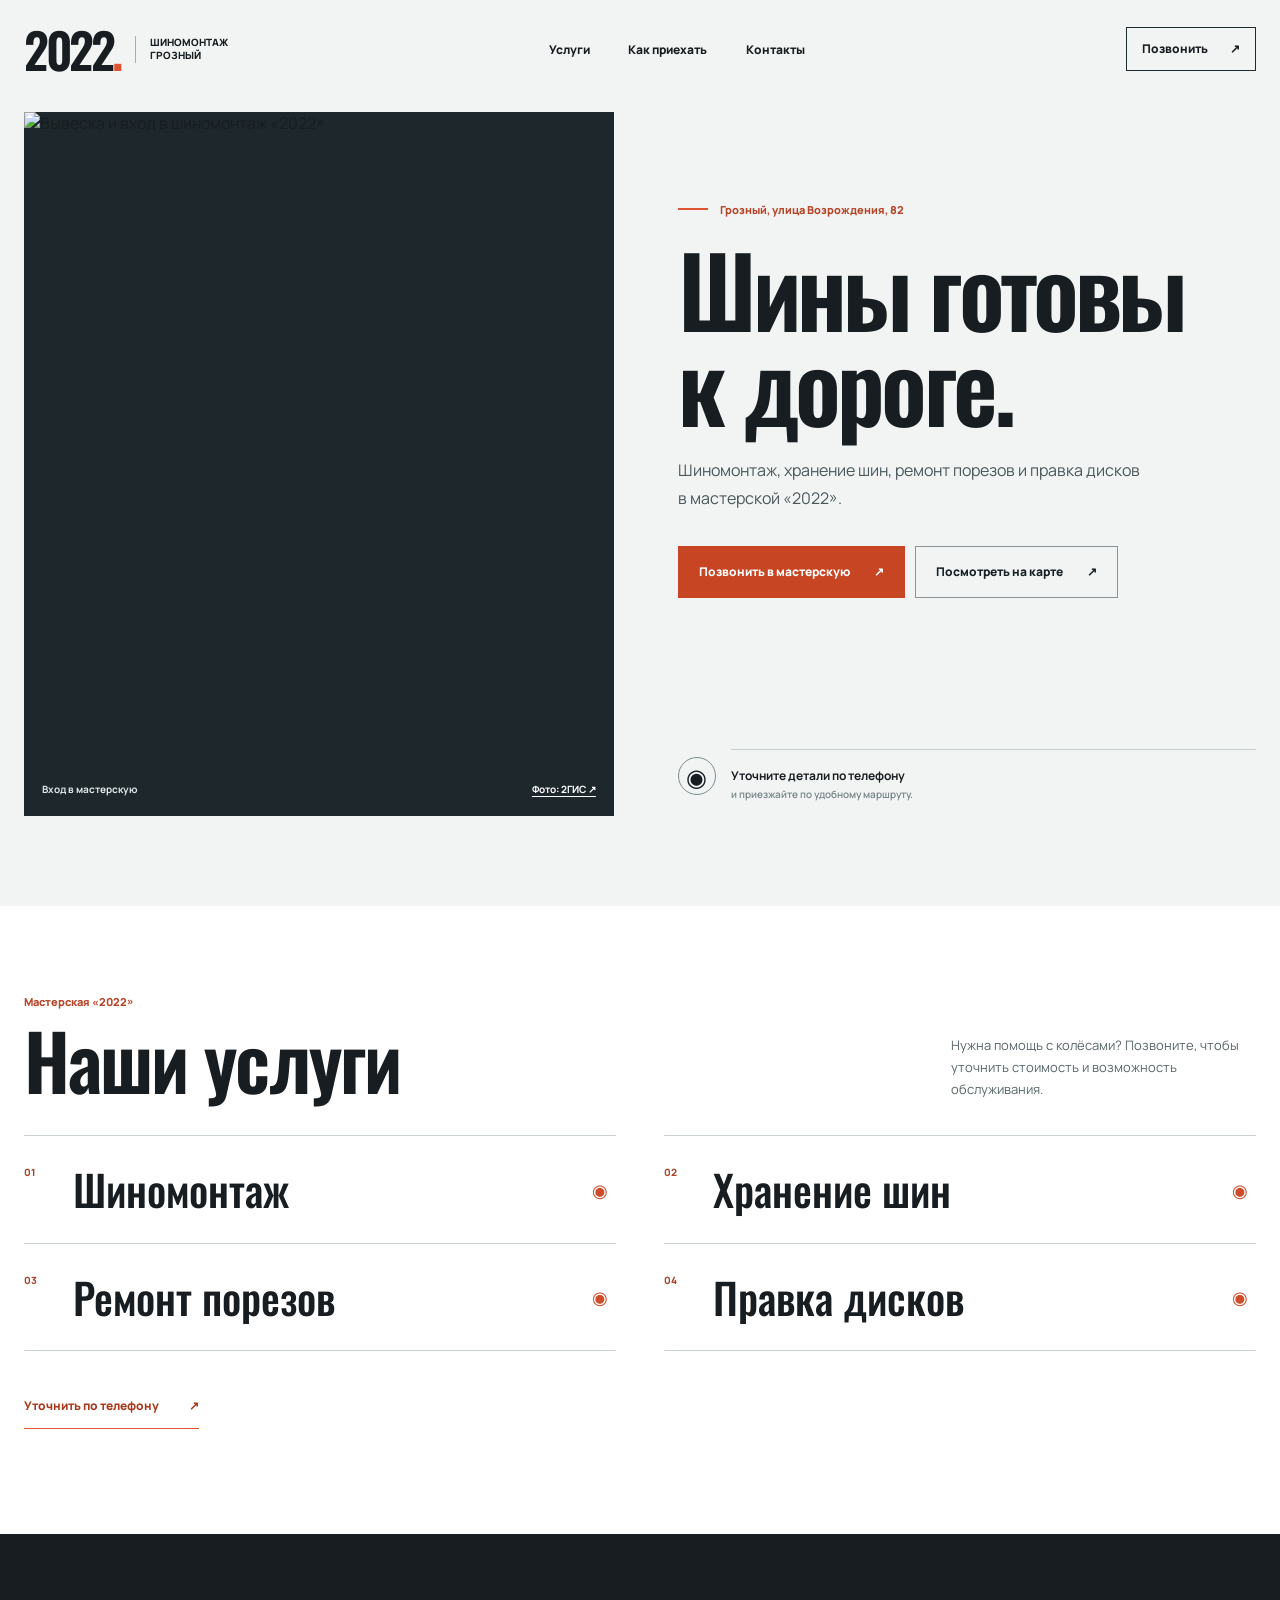
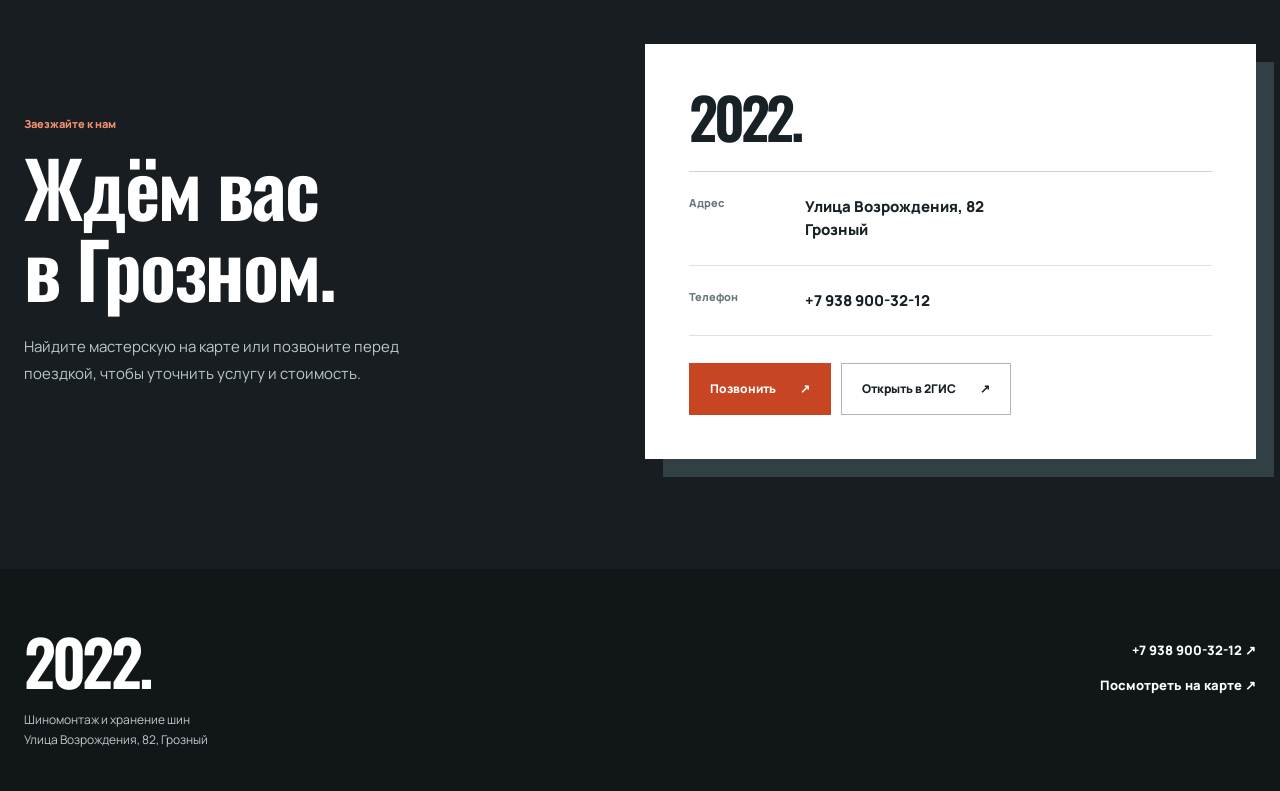
==== commit 578a8f6e: "Make 2022 presentation site usable without booking" ====
--- a/2022/index.html
+++ b/2022/index.html
@@ -5,15 +5,14 @@
   <meta name="viewport" content="width=device-width, initial-scale=1">
   <meta name="theme-color" content="#171d20">
   <meta name="robots" content="noindex,nofollow">
-  <meta name="description" content="Демонстрация сайта и записи для шиномонтажа «2022» в Грозном.">
-  <title>2022 — шиномонтаж в Грозном | Демо</title>
+  <meta name="description" content="Шиномонтаж «2022» в Грозном: шиномонтаж, хранение шин, ремонт порезов и правка дисков. Улица Возрождения, 82.">
+  <title>2022 — шиномонтаж в Грозном</title>
   <link rel="stylesheet" href="./style.css">
 </head>
 <body>
-  <div class="demo-banner"><span class="demo-dot" aria-hidden="true"></span><span>Персональный пример сайта для «2022»</span><strong>Демо · заявки не отправляются</strong></div>
   <header class="site-header container" id="top">
     <a class="brand" href="#top" aria-label="2022 — на главную"><span class="brand-name">2022<span class="brand-stop">.</span></span><span class="brand-kind">Шиномонтаж<br>Грозный</span></a>
-    <nav aria-label="Разделы сайта"><a href="#services">Услуги</a><a href="#booking">Выбрать время</a><a href="#contacts">Контакты</a></nav>
+    <nav aria-label="Разделы сайта"><a href="#services">Услуги</a><a href="#visit">Как приехать</a><a href="#contacts">Контакты</a></nav>
     <a class="header-contact" href="tel:+79389003212">Позвонить <span aria-hidden="true">↗</span></a>
   </header>
 
@@ -21,44 +20,37 @@
     <section class="hero container" aria-labelledby="hero-title">
       <figure class="hero-photo">
         <img src="https://i7.photo.2gis.com/main/branch/115/70000001066521059/common" alt="Вывеска и вход в шиномонтаж «2022»" width="1440" height="1920" fetchpriority="high">
-        <figcaption><span>Мастерская «2022» в Грозном</span><a href="https://2gis.ru/grozny/firm/70000001066521059" target="_blank" rel="noopener noreferrer">Фото: 2ГИС ↗</a></figcaption>
+        <figcaption><span>Вход в мастерскую</span><a href="https://2gis.ru/grozny/firm/70000001066521059" target="_blank" rel="noopener noreferrer">Фото: 2ГИС ↗</a></figcaption>
       </figure>
       <div class="hero-content">
         <p class="location"><span class="location-line" aria-hidden="true"></span> Грозный, улица Возрождения, 82</p>
         <h1 id="hero-title">Шины готовы<br>к дороге.</h1>
-        <p class="hero-description">Шиномонтаж, хранение шин, ремонт порезов и правка дисков — всё, что указано в карточке мастерской.</p>
-        <div class="hero-actions"><a class="button button-accent" href="#booking">Выбрать время <span aria-hidden="true">↗</span></a><a class="button button-outline" href="#services">Посмотреть услуги</a></div>
-        <div class="hero-bottom"><span class="wheel-mark" aria-hidden="true">◉</span><p>Удобный путь от выбора услуги до записи.<br><small>Пока это только демонстрация.</small></p></div>
+        <p class="hero-description">Шиномонтаж, хранение шин, ремонт порезов и правка дисков в мастерской «2022».</p>
+        <div class="hero-actions">
+          <a class="button button-accent" href="tel:+79389003212">Позвонить в мастерскую <span aria-hidden="true">↗</span></a>
+          <a class="button button-outline" href="https://2gis.ru/grozny/firm/70000001066521059" target="_blank" rel="noopener noreferrer">Посмотреть на карте <span aria-hidden="true">↗</span></a>
+        </div>
+        <div class="hero-bottom"><span class="wheel-mark" aria-hidden="true">◉</span><p>Уточните детали по телефону<br><small>и приезжайте по удобному маршруту.</small></p></div>
       </div>
     </section>
 
     <section class="services-section" id="services" aria-labelledby="services-title"><div class="container">
-      <div class="section-title-row"><div><p class="section-kicker">По вашему запросу</p><h2 id="services-title">Что делаем</h2></div><p>Нажмите на услугу, чтобы выбрать её в форме записи. Стоимость и доступность уточняются у мастерской.</p></div>
+      <div class="section-title-row"><div><p class="section-kicker">Мастерская «2022»</p><h2 id="services-title">Наши услуги</h2></div><p>Нужна помощь с колёсами? Позвоните, чтобы уточнить стоимость и возможность обслуживания.</p></div>
       <div class="service-list">
-        <a href="#booking" data-service="Шиномонтаж"><span>01</span><strong>Шиномонтаж</strong><span class="service-arrow" aria-hidden="true">↗</span></a>
-        <a href="#booking" data-service="Хранение шин"><span>02</span><strong>Хранение шин</strong><span class="service-arrow" aria-hidden="true">↗</span></a>
-        <a href="#booking" data-service="Ремонт порезов"><span>03</span><strong>Ремонт порезов</strong><span class="service-arrow" aria-hidden="true">↗</span></a>
-        <a href="#booking" data-service="Правка дисков"><span>04</span><strong>Правка дисков</strong><span class="service-arrow" aria-hidden="true">↗</span></a>
+        <div class="service-item"><span>01</span><strong>Шиномонтаж</strong><span class="service-symbol" aria-hidden="true">◉</span></div>
+        <div class="service-item"><span>02</span><strong>Хранение шин</strong><span class="service-symbol" aria-hidden="true">◉</span></div>
+        <div class="service-item"><span>03</span><strong>Ремонт порезов</strong><span class="service-symbol" aria-hidden="true">◉</span></div>
+        <div class="service-item"><span>04</span><strong>Правка дисков</strong><span class="service-symbol" aria-hidden="true">◉</span></div>
       </div>
+      <a class="inline-link" href="tel:+79389003212">Уточнить по телефону <span aria-hidden="true">↗</span></a>
     </div></section>
 
-    <section class="booking-section" id="booking" aria-labelledby="booking-title"><div class="container booking-grid">
-      <div class="booking-intro"><p class="section-kicker">Пример онлайн-записи</p><h2 id="booking-title">Выберите день.<br>Мы покажем<br>следующий шаг.</h2><p>Клиенту достаточно указать услугу и удобное время. В рабочем сайте расписание задаёт сама мастерская.</p><div class="booking-disclaimer"><span aria-hidden="true">i</span><span>Время условное. Здесь не принимаются и не сохраняются заявки.</span></div></div>
-      <form class="booking-form" id="booking-form"><div class="form-top"><span>Запись в «2022»</span><span class="form-badge">Демо</span></div>
-        <label for="service">Услуга</label><select id="service" required><option value="">Выберите услугу</option><option>Шиномонтаж</option><option>Хранение шин</option><option>Ремонт порезов</option><option>Правка дисков</option></select>
-        <div class="form-pair"><div><label for="date">Дата</label><input id="date" type="date" required></div><div><label for="car">Автомобиль <small>необязательно</small></label><input id="car" type="text" maxlength="60" placeholder="Например, Kia Rio"></div></div>
-        <div class="time-label" id="time-label">Пример свободного времени</div><div class="slots" role="group" aria-labelledby="time-label"><button type="button" class="slot" aria-pressed="false" data-time="10:00">10:00</button><button type="button" class="slot" aria-pressed="false" data-time="11:30">11:30</button><button type="button" class="slot" aria-pressed="false" data-time="13:00">13:00</button><button type="button" class="slot" aria-pressed="false" data-time="15:00">15:00</button><button type="button" class="slot" aria-pressed="false" data-time="16:30">16:30</button><button type="button" class="slot" aria-pressed="false" data-time="18:00">18:00</button></div><p class="field-error" id="time-error" role="alert" hidden>Выберите удобное время.</p>
-        <div class="form-pair"><div><label for="customer">Ваше имя</label><input id="customer" type="text" maxlength="60" autocomplete="off" placeholder="Как к вам обращаться" required></div><div><label for="phone">Телефон</label><input id="phone" type="tel" inputmode="tel" autocomplete="off" placeholder="+7 900 000-00-00" required></div></div>
-        <button class="button button-accent form-submit" type="submit">Посмотреть подтверждение <span aria-hidden="true">↗</span></button><p class="form-foot">Данные остаются только на экране и исчезнут после закрытия страницы.</p>
-      </form>
+    <section class="visit-section" id="visit" aria-labelledby="visit-title"><div class="container visit-grid">
+      <div class="visit-copy"><p class="section-kicker">Заезжайте к нам</p><h2 id="visit-title">Ждём вас<br>в Грозном.</h2><p>Найдите мастерскую на карте или позвоните перед поездкой, чтобы уточнить услугу и стоимость.</p></div>
+      <div class="contact-card"><span class="card-mark" aria-hidden="true">2022.</span><div class="contact-row"><span>Адрес</span><strong>Улица Возрождения, 82<br>Грозный</strong></div><div class="contact-row"><span>Телефон</span><a href="tel:+79389003212">+7 938 900-32-12</a></div><div class="contact-actions"><a class="button button-accent" href="tel:+79389003212">Позвонить <span aria-hidden="true">↗</span></a><a class="button button-light" href="https://2gis.ru/grozny/firm/70000001066521059" target="_blank" rel="noopener noreferrer">Открыть в 2ГИС <span aria-hidden="true">↗</span></a></div></div>
     </div></section>
-
-    <section class="owner-section container" aria-labelledby="owner-title"><div><p class="section-kicker">Для мастерской</p><h2 id="owner-title">Расписание<br>под контролем.</h2><p>В рабочей версии владелец сможет видеть занятые окна и менять доступное время. Попробуйте закрыть окно в демо.</p><button type="button" class="button button-dark" id="toggle-slot">Закрыть окно 15:00 <span aria-hidden="true">↗</span></button></div><div class="schedule"><div class="schedule-top"><span>Сегодня / пример</span><span class="schedule-indicator" aria-hidden="true"></span></div><div class="schedule-row"><time>10:00</time><span>Свободно</span></div><div class="schedule-row"><time>11:30</time><span>Свободно</span></div><div class="schedule-row active" id="demo-slot"><time>15:00</time><span>Свободно</span></div><div class="schedule-row"><time>18:00</time><span>Свободно</span></div><p class="schedule-foot">Изменения в демо не сохраняются</p></div></section>
   </main>
 
-  <footer id="contacts"><div class="container footer-content"><div><span class="footer-logo">2022.</span><p>Шиномонтаж и хранение шин<br>Улица Возрождения, 82, Грозный</p></div><div class="footer-links"><a href="tel:+79389003212">+7 938 900-32-12 ↗</a><a href="https://2gis.ru/grozny/firm/70000001066521059" target="_blank" rel="noopener noreferrer">Открыть в 2ГИС ↗</a></div></div><div class="container footer-note">Неофициальный концепт. Контакты и услуги взяты из открытой карточки 2ГИС; актуальность уточняйте у мастерской.</div></footer>
-
-  <dialog id="confirmation" aria-labelledby="dialog-title"><div class="dialog-symbol" aria-hidden="true">✓</div><p class="section-kicker">Пример подтверждения</p><h2 id="dialog-title">Так увидит запись клиент</h2><p id="confirmation-text"></p><p class="dialog-warning">Заявка не отправлена. Это демонстрация интерфейса.</p><button type="button" id="close-dialog" class="button button-accent">Понятно</button></dialog>
-  <script src="./app.js" defer></script>
+  <footer id="contacts"><div class="container footer-content"><div><a class="footer-logo" href="#top">2022.</a><p>Шиномонтаж и хранение шин<br>Улица Возрождения, 82, Грозный</p></div><div class="footer-links"><a href="tel:+79389003212">+7 938 900-32-12 ↗</a><a href="https://2gis.ru/grozny/firm/70000001066521059" target="_blank" rel="noopener noreferrer">Посмотреть на карте ↗</a></div></div></footer>
 </body>
 </html>
--- a/2022/style.css
+++ b/2022/style.css
@@ -1,31 +1,13 @@
 @import url('https://fonts.googleapis.com/css2?family=Manrope:wght@400;500;600;700;800&family=Oswald:wght@500;600;700&display=swap');
 
-:root {
-  font-family: Manrope, Arial, sans-serif;
-  color: #171d20;
-  background: #f2f4f3;
-  scroll-behavior: smooth;
-}
+:root { font-family: Manrope, Arial, sans-serif; color: #171d20; background: #f2f4f3; scroll-behavior: smooth; }
 * { box-sizing: border-box; }
 body { min-width: 320px; margin: 0; }
-button, input, select { font: inherit; }
-button, a { -webkit-tap-highlight-color: transparent; }
-button { cursor: pointer; }
-a { color: inherit; text-decoration: none; }
+a { color: inherit; text-decoration: none; -webkit-tap-highlight-color: transparent; }
 :focus-visible { outline: 3px solid #e35832; outline-offset: 3px; }
-[hidden] { display: none !important; }
 .container { width: min(1240px, calc(100% - 48px)); margin-inline: auto; }
-h1, h2, h3, p, figure { margin: 0; }
-h1, h2, .brand-name, .footer-logo { font-family: Oswald, 'Arial Narrow', Arial, sans-serif; font-weight: 600; }
-
-.demo-banner {
-  min-height: 38px; padding: 8px 24px; display: flex; align-items: center;
-  justify-content: center; flex-wrap: wrap; gap: 5px 12px;
-  background: #e65d38; color: #11191e; text-align: center;
-  font-size: 11px; line-height: 1.35; font-weight: 800;
-}
-.demo-banner strong { font-size: 10px; letter-spacing: .02em; }
-.demo-dot { width: 7px; height: 7px; flex: none; background: #172128; border-radius: 50%; box-shadow: 0 0 0 4px #ffffff65; }
+h1, h2, p, figure { margin: 0; }
+h1, h2, .brand-name, .footer-logo, .card-mark { font-family: Oswald, 'Arial Narrow', Arial, sans-serif; font-weight: 600; }
 
 .site-header { min-height: 98px; display: flex; align-items: center; justify-content: space-between; gap: 24px; }
 .brand { display: inline-flex; align-items: center; gap: 15px; min-width: 0; }
@@ -40,7 +22,7 @@
 .header-contact:hover { background: #171d20; color: white; }
 
 .hero { display: grid; grid-template-columns: minmax(0, 1fr) minmax(0, .98fr); gap: clamp(35px, 5vw, 85px); align-items: stretch; padding: 14px 0 90px; }
-.hero-photo { min-width: 0; background: #1e272c; align-self: start; animation: photo-in .75s both; }
+.hero-photo { min-width: 0; align-self: start; overflow: hidden; background: #1e272c; animation: photo-in .75s both; }
 .hero-photo img { display: block; width: 100%; height: min(650px, 53vw); min-height: 530px; object-fit: cover; object-position: center 12%; animation: image-in 1s both; }
 .hero-photo figcaption { min-height: 54px; display: flex; justify-content: space-between; align-items: center; flex-wrap: wrap; gap: 4px 16px; padding: 10px 18px; color: #e2e8e9; font-size: 10px; font-weight: 700; }
 .hero-photo figcaption a { color: white; text-decoration: underline; text-underline-offset: 3px; }
@@ -48,14 +30,16 @@
 .location { display: flex; align-items: center; gap: 12px; color: #b64529; font-size: 11px; line-height: 1.4; font-weight: 800; }
 .location-line { width: 30px; height: 2px; flex: none; background: #dc5530; }
 .hero h1 { max-width: 650px; margin: 24px 0; font-size: clamp(68px, 7.6vw, 120px); line-height: .98; letter-spacing: -.04em; }
-.hero-description { max-width: 470px; color: #4a575b; font-size: 15px; line-height: 1.75; }
+.hero-description { max-width: 470px; color: #4a575b; font-size: 16px; line-height: 1.75; }
 .hero-actions { display: flex; flex-wrap: wrap; gap: 10px; margin-top: 34px; }
 .button { min-height: 52px; display: inline-flex; justify-content: space-between; align-items: center; gap: 24px; padding: 14px 20px; border: 1px solid transparent; font-size: 12px; line-height: 1.25; font-weight: 800; text-align: left; transition: transform .2s ease, background .2s ease, border-color .2s ease, color .2s ease; }
 .button:hover { transform: translateY(-3px); }
-.button-accent { background: #de532f; color: #fff; }
+.button-accent { background: #c84524; color: #fff; }
 .button-accent:hover { background: #b83b1f; }
 .button-outline { border-color: #889499; color: #172125; }
 .button-outline:hover { border-color: #171d20; background: #e4e9e7; }
+.button-light { border-color: #aab8b8; background: white; color: #172125; }
+.button-light:hover { background: #e8eeec; }
 .hero-bottom { width: 100%; margin-top: auto; padding-top: 50px; display: flex; align-items: center; gap: 15px; }
 .hero-bottom p { border-top: 1px solid #c4cecd; padding-top: 17px; flex: 1; font-size: 12px; line-height: 1.55; font-weight: 700; }
 .hero-bottom small { color: #768488; font-size: 10px; font-weight: 600; }
@@ -66,70 +50,34 @@
 .section-kicker { color: #b64529; font-size: 11px; line-height: 1.4; font-weight: 800; }
 h2 { font-size: clamp(48px, 6vw, 82px); line-height: 1.05; letter-spacing: -.025em; }
 .section-title-row h2 { margin-top: 10px; }
-.section-title-row > p { width: 305px; max-width: 100%; color: #58676b; font-size: 12px; line-height: 1.7; }
+.section-title-row > p { width: 305px; max-width: 100%; color: #58676b; font-size: 13px; line-height: 1.7; }
 .service-list { display: grid; grid-template-columns: repeat(2, minmax(0, 1fr)); column-gap: 48px; }
-.service-list a { min-height: 108px; display: grid; grid-template-columns: 36px minmax(0, 1fr) 24px; align-items: center; gap: 13px; border-top: 1px solid #cbd3d3; transition: padding .22s ease, background .22s ease; }
-.service-list a:nth-last-child(-n+2) { border-bottom: 1px solid #cbd3d3; }
-.service-list a:hover { padding-inline: 12px; background: #f2f4f3; }
-.service-list a > span:first-child { align-self: start; padding-top: 29px; color: #a9472d; font-size: 10px; font-weight: 800; }
-.service-list strong { min-width: 0; font-family: Oswald, 'Arial Narrow', Arial, sans-serif; font-size: clamp(26px, 3.3vw, 43px); line-height: 1.1; font-weight: 500; overflow-wrap: anywhere; }
-.service-arrow { font-size: 24px; color: #ce4b2b; }
+.service-item { min-height: 108px; display: grid; grid-template-columns: 36px minmax(0, 1fr) 24px; align-items: center; gap: 13px; border-top: 1px solid #cbd3d3; }
+.service-item:nth-last-child(-n+2) { border-bottom: 1px solid #cbd3d3; }
+.service-item > span:first-child { align-self: start; padding-top: 29px; color: #a9472d; font-size: 10px; font-weight: 800; }
+.service-item strong { min-width: 0; font-family: Oswald, 'Arial Narrow', Arial, sans-serif; font-size: clamp(26px, 3.3vw, 43px); line-height: 1.1; font-weight: 500; overflow-wrap: anywhere; }
+.service-symbol { color: #ce4b2b; font-size: 18px; }
+.inline-link { min-height: 46px; display: inline-flex; align-items: center; gap: 30px; margin-top: 32px; border-bottom: 1px solid #de532f; color: #a83a20; font-size: 12px; font-weight: 800; transition: gap .2s ease; }
+.inline-link:hover { gap: 42px; }
 
-.booking-section { padding: 105px 0; background: #171d20; color: #fff; }
-.booking-grid { display: grid; grid-template-columns: minmax(0, .85fr) minmax(0, 1fr); gap: clamp(45px, 8vw, 145px); align-items: start; }
-.booking-intro { padding-top: 20px; }
-.booking-intro .section-kicker { color: #f38f70; }
-.booking-intro h2 { margin: 15px 0 25px; }
-.booking-intro > p:not(.section-kicker) { max-width: 420px; color: #bcc7c9; font-size: 14px; line-height: 1.8; }
-.booking-disclaimer { max-width: 400px; margin-top: 95px; padding-top: 25px; display: flex; gap: 14px; border-top: 1px solid #485459; color: #b2c0c1; font-size: 11px; line-height: 1.6; }
-.booking-disclaimer > span:first-child { width: 23px; height: 23px; display: grid; place-items: center; flex: none; border: 1px solid #e66743; border-radius: 50%; color: #f38f70; font-size: 12px; font-weight: 800; }
-.booking-form { min-width: 0; padding: clamp(22px, 4vw, 42px); background: #fff; color: #172126; box-shadow: 18px 18px 0 #314044; }
-.form-top { display: flex; justify-content: space-between; align-items: center; gap: 8px; margin-bottom: 22px; font-size: 19px; font-weight: 800; }
-.form-badge { padding: 5px 7px; background: #ffe6dd; color: #a53c21; font-size: 10px; text-transform: uppercase; }
-.booking-form label, .time-label { display: block; margin: 21px 0 8px; font-size: 11px; font-weight: 800; }
-.booking-form label small { color: #758387; font-size: 10px; font-weight: 500; }
-.booking-form input, .booking-form select { width: 100%; height: 48px; padding: 0 13px; border: 1px solid #bcc8ca; border-radius: 0; outline: none; background: #f8fafa; color: #172126; font-size: 13px; }
-.booking-form input:focus, .booking-form select:focus { border-color: #ce4b2b; box-shadow: 0 0 0 3px #e45d3638; }
-.form-pair { display: grid; grid-template-columns: repeat(2, minmax(0, 1fr)); gap: 12px; }
-.form-pair > div { min-width: 0; }
-.slots { display: grid; grid-template-columns: repeat(3, minmax(0, 1fr)); gap: 8px; }
-.slot { min-height: 44px; border: 1px solid #b9c4c6; background: #fff; color: #172126; font-size: 12px; font-weight: 800; transition: background .2s, border-color .2s, transform .2s; }
-.slot:hover { border-color: #de532f; transform: translateY(-2px); }
-.slot.selected { border-color: #de532f; background: #de532f; color: #fff; }
-.field-error { margin-top: 8px; color: #ad311c; font-size: 11px; font-weight: 700; }
-.form-submit { width: 100%; margin-top: 27px; }
-.form-foot { margin-top: 12px; color: #627176; font-size: 10px; line-height: 1.6; }
+.visit-section { padding: 110px 0; background: #171d20; color: #fff; }
+.visit-grid { display: grid; grid-template-columns: minmax(0, .85fr) minmax(0, 1fr); gap: clamp(45px, 8vw, 145px); align-items: center; }
+.visit-copy .section-kicker { color: #f38f70; }
+.visit-copy h2 { margin: 15px 0 25px; }
+.visit-copy > p:not(.section-kicker) { max-width: 420px; color: #bcc7c9; font-size: 15px; line-height: 1.8; }
+.contact-card { min-width: 0; padding: clamp(24px, 4vw, 44px); background: #fff; color: #172126; box-shadow: 18px 18px 0 #314044; }
+.card-mark { display: block; padding-bottom: 26px; border-bottom: 1px solid #ccd5d5; font-size: 57px; line-height: 1; letter-spacing: -.07em; }
+.contact-row { display: grid; grid-template-columns: 100px minmax(0, 1fr); gap: 16px; padding: 23px 0; border-bottom: 1px solid #dce3e3; }
+.contact-row > span { color: #67777b; font-size: 11px; font-weight: 800; }
+.contact-row strong, .contact-row a { font-size: 15px; line-height: 1.55; font-weight: 800; overflow-wrap: anywhere; }
+.contact-row a:hover { color: #c84524; }
+.contact-actions { display: flex; flex-wrap: wrap; gap: 10px; margin-top: 27px; }
 
-.owner-section { display: grid; grid-template-columns: minmax(0, 1fr) minmax(0, .85fr); gap: clamp(45px, 8vw, 130px); align-items: center; padding-top: 110px; padding-bottom: 110px; }
-.owner-section h2 { margin: 16px 0 20px; }
-.owner-section > div:first-child > p:not(.section-kicker) { max-width: 440px; color: #526064; font-size: 14px; line-height: 1.8; }
-.button-dark { margin-top: 30px; background: #171d20; color: #fff; }
-.button-dark:hover { background: #334147; }
-.schedule { min-width: 0; padding: 24px 30px 12px; background: #fff; border: 1px solid #c8d1d1; box-shadow: 14px 14px 0 #dce3e1; }
-.schedule-top { min-height: 46px; display: flex; align-items: start; justify-content: space-between; border-bottom: 1px solid #c9d2d2; color: #5a686d; font-size: 11px; font-weight: 800; }
-.schedule-indicator { width: 9px; height: 9px; background: #de532f; border-radius: 50%; box-shadow: 0 0 0 4px #fbe4dc; }
-.schedule-row { min-height: 69px; display: flex; align-items: center; justify-content: space-between; gap: 12px; border-bottom: 1px solid #e0e5e5; transition: background .25s ease; }
-.schedule-row time { font-family: Oswald, 'Arial Narrow', Arial, sans-serif; font-size: 27px; font-weight: 500; }
-.schedule-row > span { padding: 7px 9px; background: #e8f1ee; color: #216447; font-size: 10px; font-weight: 800; }
-.schedule-row.active { margin-inline: -12px; padding-inline: 12px; background: #fbe5dc; }
-.schedule-row.closed { background: #e5e9e8; }
-.schedule-row.closed > span { background: #d2d8d6; color: #465357; }
-.schedule-foot { padding: 14px 0; color: #68787b; font-size: 10px; text-align: right; }
-
-footer { padding: 60px 0 25px; background: #171d20; color: #fff; }
+footer { padding: 60px 0 40px; background: #111719; color: #fff; }
 .footer-content { display: flex; justify-content: space-between; gap: 30px; }
 .footer-logo { font-size: 63px; line-height: 1; letter-spacing: -.06em; }
 .footer-content p { margin-top: 16px; color: #c0c9cb; font-size: 12px; line-height: 1.7; }
 .footer-links { display: flex; flex-direction: column; align-items: end; gap: 17px; padding-top: 12px; font-size: 13px; font-weight: 800; }
-.footer-note { margin-top: 48px; padding-top: 19px; border-top: 1px solid #445056; color: #a0aeb1; font-size: 10px; line-height: 1.6; }
-
-dialog { width: min(430px, calc(100% - 32px)); max-height: calc(100dvh - 32px); overflow: auto; padding: 32px; border: 1px solid #c9d1d1; background: #fff; color: #172126; box-shadow: 0 20px 80px #0007; }
-dialog::backdrop { background: #0d1518c9; }
-.dialog-symbol { width: 45px; height: 45px; display: grid; place-items: center; margin-bottom: 20px; background: #de532f; color: #fff; font-size: 24px; font-weight: 800; }
-dialog h2 { margin: 12px 0; font-size: 39px; }
-dialog p:not(.section-kicker) { margin-top: 12px; color: #526064; font-size: 13px; line-height: 1.6; }
-dialog .dialog-warning { padding: 10px; background: #fce9e2; color: #8a2d16 !important; }
-dialog .button { width: 100%; margin-top: 20px; }
 
 @keyframes photo-in { from { opacity: 0; transform: translateY(14px); } to { opacity: 1; transform: none; } }
 @keyframes image-in { from { filter: saturate(.6); transform: scale(1.035); } to { filter: saturate(1); transform: scale(1); } }
@@ -141,7 +89,8 @@
   .hero-photo img { min-height: 480px; }
   .hero h1 { font-size: clamp(57px, 7.8vw, 82px); }
   .hero-content { padding-top: 38px; }
-  .booking-grid { gap: 35px; }
+  .visit-grid { gap: 35px; }
+  .contact-row { grid-template-columns: 1fr; gap: 7px; }
 }
 @media (max-width: 700px) {
   .container { width: calc(100% - 36px); }
@@ -154,40 +103,31 @@
   .hero-photo figcaption { min-height: 46px; }
   .hero-content { padding: 40px 0 0; }
   .hero h1 { margin: 17px 0 20px; font-size: clamp(53px, 12vw, 80px); }
-  .hero-description { font-size: 14px; }
+  .hero-description { font-size: 15px; }
   .hero-actions { margin-top: 26px; }
   .hero-bottom { padding-top: 36px; }
   .services-section { padding: 65px 0 75px; }
   .section-title-row { display: block; }
   .section-title-row > p { margin-top: 16px; }
   .service-list { grid-template-columns: 1fr; }
-  .service-list a:nth-last-child(2) { border-bottom: 0; }
-  .service-list a { min-height: 83px; }
-  .service-list a > span:first-child { padding-top: 22px; }
-  .service-list strong { font-size: 30px; }
-  .booking-section { padding: 72px 0 80px; }
-  .booking-grid { grid-template-columns: 1fr; gap: 26px; }
-  .booking-intro { padding: 0; }
-  .booking-intro h2 { font-size: clamp(46px, 10vw, 68px); }
-  .booking-disclaimer { margin-top: 28px; padding-top: 17px; }
-  .booking-form { box-shadow: 8px 8px 0 #314044; }
-  .booking-form input, .booking-form select { font-size: 16px; }
-  .owner-section { grid-template-columns: 1fr; gap: 36px; padding-top: 76px; padding-bottom: 76px; }
-  .owner-section h2 { font-size: 56px; }
+  .service-item:nth-last-child(2) { border-bottom: 0; }
+  .service-item { min-height: 83px; }
+  .service-item > span:first-child { padding-top: 22px; }
+  .service-item strong { font-size: 30px; }
+  .visit-section { padding: 72px 0 80px; }
+  .visit-grid { grid-template-columns: 1fr; gap: 30px; }
+  .visit-copy h2 { font-size: clamp(52px, 10vw, 70px); }
+  .contact-card { box-shadow: 8px 8px 0 #314044; }
 }
 @media (max-width: 390px) {
   .container { width: calc(100% - 32px); }
-  .demo-banner { padding-inline: 12px; font-size: 10px; }
-  .demo-banner strong { font-size: 9px; }
   .brand-kind { display: none; }
   .header-contact { font-size: 11px; }
   .hero h1 { font-size: clamp(48px, 12vw, 58px); }
   .hero-actions { display: grid; grid-template-columns: 1fr; width: 100%; }
   .hero-actions .button { width: 100%; }
   .hero-photo figcaption { font-size: 9px; }
-  .booking-form { padding: 20px 17px; }
-  .form-pair { grid-template-columns: 1fr; gap: 0; }
-  .form-top { font-size: 16px; }
+  .contact-actions { display: grid; grid-template-columns: 1fr; }
   .footer-content { display: block; }
   .footer-links { align-items: start; margin-top: 28px; }
 }
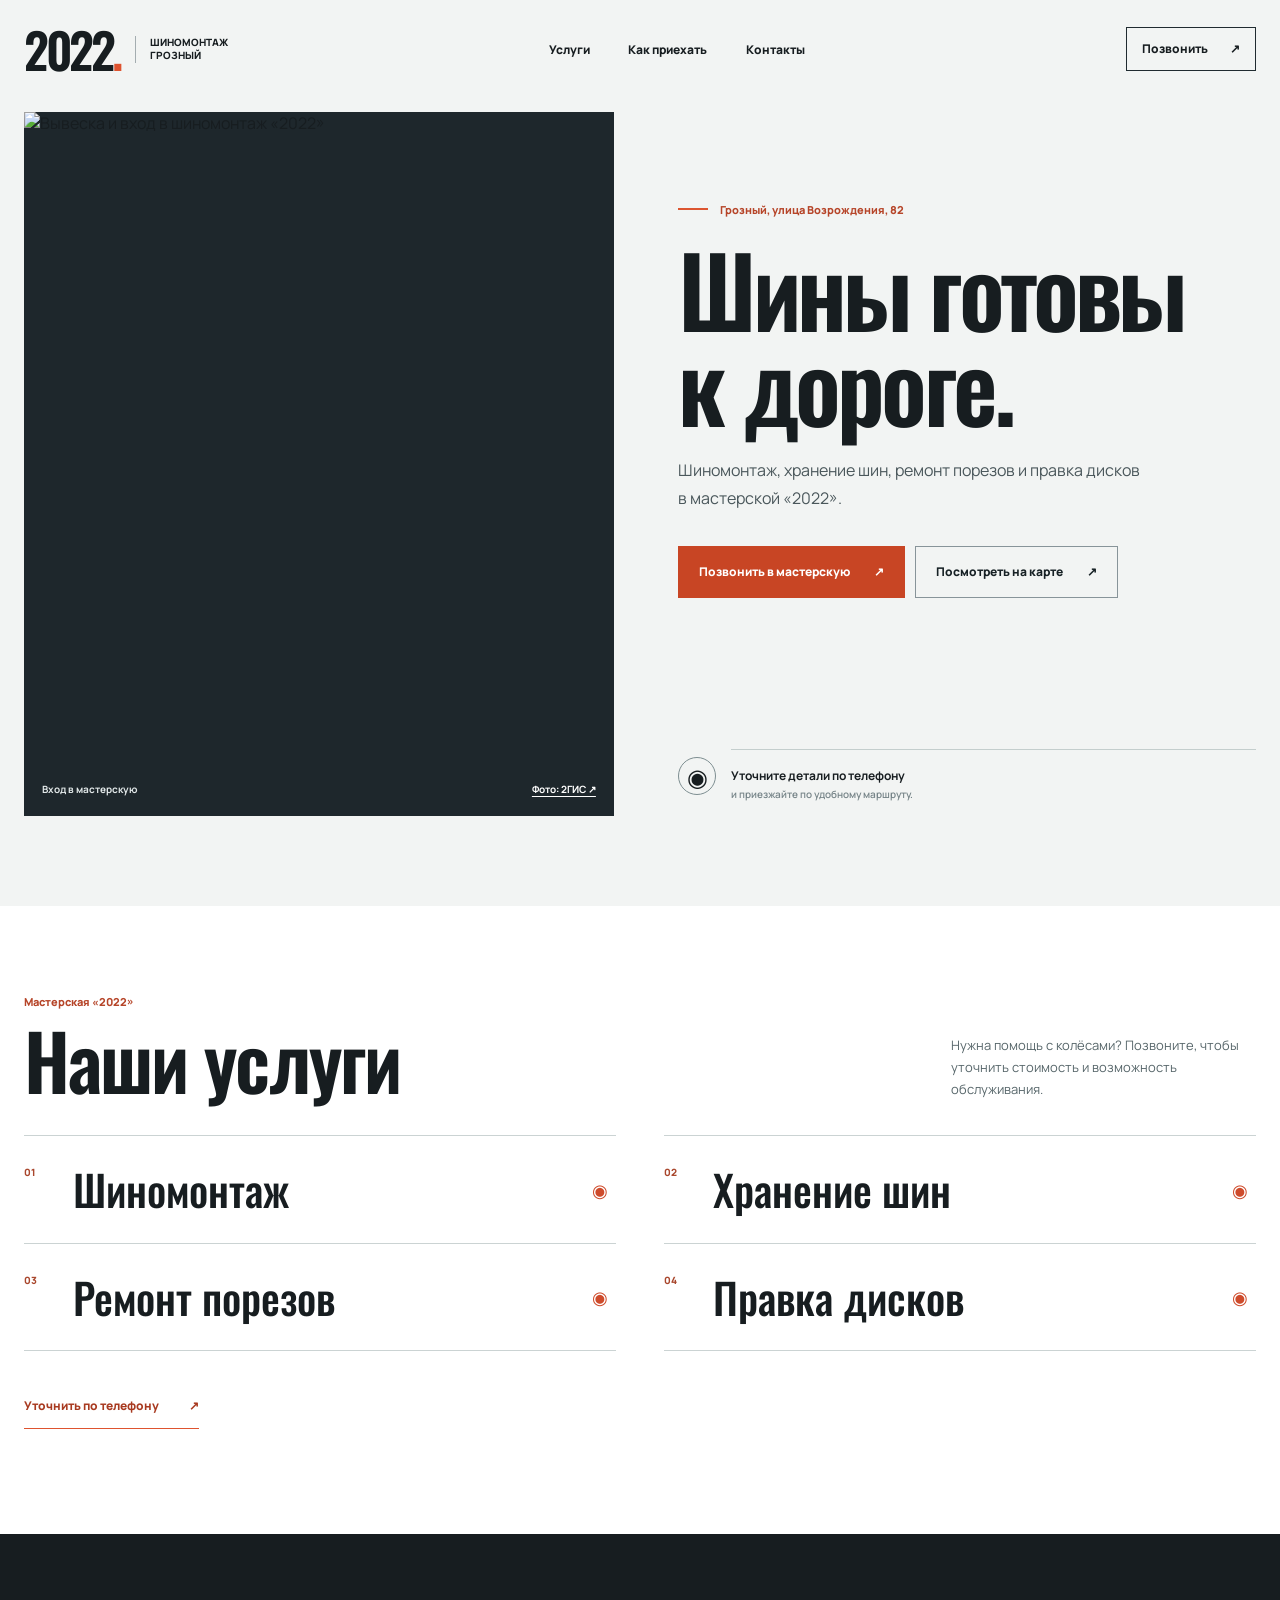
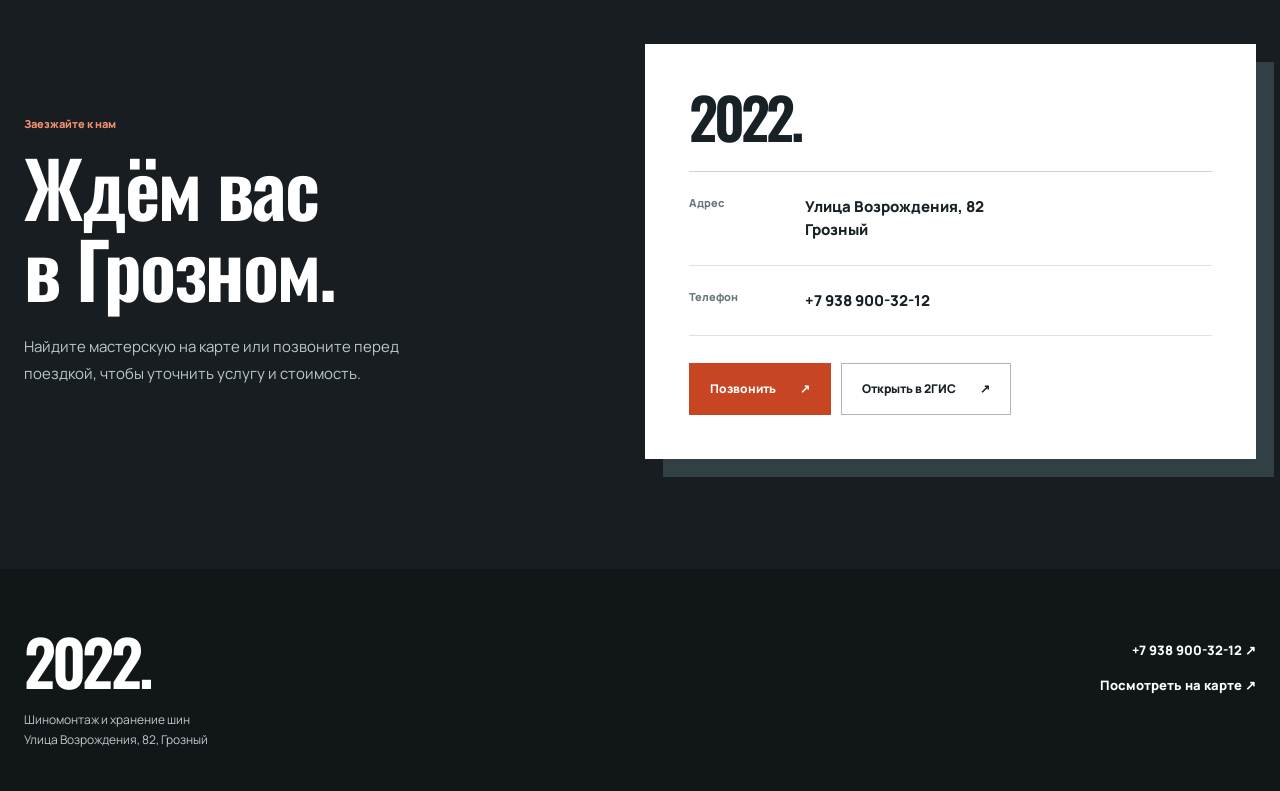
==== commit 2aef06b4: "Add motion to 2022 presentation site" ====
--- a/2022/index.html
+++ b/2022/index.html
@@ -24,7 +24,7 @@
       </figure>
       <div class="hero-content">
         <p class="location"><span class="location-line" aria-hidden="true"></span> Грозный, улица Возрождения, 82</p>
-        <h1 id="hero-title">Шины готовы<br>к дороге.</h1>
+        <h1 id="hero-title"><span>Шины готовы</span><span>к дороге.</span></h1>
         <p class="hero-description">Шиномонтаж, хранение шин, ремонт порезов и правка дисков в мастерской «2022».</p>
         <div class="hero-actions">
           <a class="button button-accent" href="tel:+79389003212">Позвонить в мастерскую <span aria-hidden="true">↗</span></a>
@@ -35,22 +35,23 @@
     </section>
 
     <section class="services-section" id="services" aria-labelledby="services-title"><div class="container">
-      <div class="section-title-row"><div><p class="section-kicker">Мастерская «2022»</p><h2 id="services-title">Наши услуги</h2></div><p>Нужна помощь с колёсами? Позвоните, чтобы уточнить стоимость и возможность обслуживания.</p></div>
+      <div class="section-title-row reveal"><div><p class="section-kicker">Мастерская «2022»</p><h2 id="services-title">Наши услуги</h2></div><p>Нужна помощь с колёсами? Позвоните, чтобы уточнить стоимость и возможность обслуживания.</p></div>
       <div class="service-list">
-        <div class="service-item"><span>01</span><strong>Шиномонтаж</strong><span class="service-symbol" aria-hidden="true">◉</span></div>
-        <div class="service-item"><span>02</span><strong>Хранение шин</strong><span class="service-symbol" aria-hidden="true">◉</span></div>
-        <div class="service-item"><span>03</span><strong>Ремонт порезов</strong><span class="service-symbol" aria-hidden="true">◉</span></div>
-        <div class="service-item"><span>04</span><strong>Правка дисков</strong><span class="service-symbol" aria-hidden="true">◉</span></div>
+        <div class="service-item reveal"><span>01</span><strong>Шиномонтаж</strong><span class="service-symbol" aria-hidden="true">◉</span></div>
+        <div class="service-item reveal"><span>02</span><strong>Хранение шин</strong><span class="service-symbol" aria-hidden="true">◉</span></div>
+        <div class="service-item reveal"><span>03</span><strong>Ремонт порезов</strong><span class="service-symbol" aria-hidden="true">◉</span></div>
+        <div class="service-item reveal"><span>04</span><strong>Правка дисков</strong><span class="service-symbol" aria-hidden="true">◉</span></div>
       </div>
-      <a class="inline-link" href="tel:+79389003212">Уточнить по телефону <span aria-hidden="true">↗</span></a>
+      <a class="inline-link reveal" href="tel:+79389003212">Уточнить по телефону <span aria-hidden="true">↗</span></a>
     </div></section>
 
     <section class="visit-section" id="visit" aria-labelledby="visit-title"><div class="container visit-grid">
-      <div class="visit-copy"><p class="section-kicker">Заезжайте к нам</p><h2 id="visit-title">Ждём вас<br>в Грозном.</h2><p>Найдите мастерскую на карте или позвоните перед поездкой, чтобы уточнить услугу и стоимость.</p></div>
-      <div class="contact-card"><span class="card-mark" aria-hidden="true">2022.</span><div class="contact-row"><span>Адрес</span><strong>Улица Возрождения, 82<br>Грозный</strong></div><div class="contact-row"><span>Телефон</span><a href="tel:+79389003212">+7 938 900-32-12</a></div><div class="contact-actions"><a class="button button-accent" href="tel:+79389003212">Позвонить <span aria-hidden="true">↗</span></a><a class="button button-light" href="https://2gis.ru/grozny/firm/70000001066521059" target="_blank" rel="noopener noreferrer">Открыть в 2ГИС <span aria-hidden="true">↗</span></a></div></div>
+      <div class="visit-copy reveal"><p class="section-kicker">Заезжайте к нам</p><h2 id="visit-title">Ждём вас<br>в Грозном.</h2><p>Найдите мастерскую на карте или позвоните перед поездкой, чтобы уточнить услугу и стоимость.</p></div>
+      <div class="contact-card reveal"><span class="card-mark" aria-hidden="true">2022.</span><div class="contact-row"><span>Адрес</span><strong>Улица Возрождения, 82<br>Грозный</strong></div><div class="contact-row"><span>Телефон</span><a href="tel:+79389003212">+7 938 900-32-12</a></div><div class="contact-actions"><a class="button button-accent" href="tel:+79389003212">Позвонить <span aria-hidden="true">↗</span></a><a class="button button-light" href="https://2gis.ru/grozny/firm/70000001066521059" target="_blank" rel="noopener noreferrer">Открыть в 2ГИС <span aria-hidden="true">↗</span></a></div></div>
     </div></section>
   </main>
 
-  <footer id="contacts"><div class="container footer-content"><div><a class="footer-logo" href="#top">2022.</a><p>Шиномонтаж и хранение шин<br>Улица Возрождения, 82, Грозный</p></div><div class="footer-links"><a href="tel:+79389003212">+7 938 900-32-12 ↗</a><a href="https://2gis.ru/grozny/firm/70000001066521059" target="_blank" rel="noopener noreferrer">Посмотреть на карте ↗</a></div></div></footer>
+  <footer id="contacts"><div class="container footer-content reveal"><div><a class="footer-logo" href="#top">2022.</a><p>Шиномонтаж и хранение шин<br>Улица Возрождения, 82, Грозный</p></div><div class="footer-links"><a href="tel:+79389003212">+7 938 900-32-12 ↗</a><a href="https://2gis.ru/grozny/firm/70000001066521059" target="_blank" rel="noopener noreferrer">Посмотреть на карте ↗</a></div></div></footer>
+  <script src="./motion.js" defer></script>
 </body>
 </html>
--- a/2022/style.css
+++ b/2022/style.css
@@ -9,41 +9,51 @@
 h1, h2, p, figure { margin: 0; }
 h1, h2, .brand-name, .footer-logo, .card-mark { font-family: Oswald, 'Arial Narrow', Arial, sans-serif; font-weight: 600; }
 
-.site-header { min-height: 98px; display: flex; align-items: center; justify-content: space-between; gap: 24px; }
+.site-header { min-height: 98px; display: flex; align-items: center; justify-content: space-between; gap: 24px; animation: header-in .6s ease-out both; }
 .brand { display: inline-flex; align-items: center; gap: 15px; min-width: 0; }
 .brand-name { font-size: 49px; line-height: .9; letter-spacing: -.07em; }
 .brand-stop { color: #de532f; }
 .brand-kind { padding-left: 14px; border-left: 1px solid #a4adb0; font-size: 10px; line-height: 1.35; font-weight: 800; text-transform: uppercase; }
 .site-header nav { display: flex; align-items: center; gap: clamp(18px, 3vw, 42px); font-size: 12px; font-weight: 800; }
 .site-header nav a, .footer-links a { transition: color .2s ease; }
+.site-header nav a { position: relative; }
+.site-header nav a::after { content: ''; position: absolute; left: 0; right: 0; bottom: -7px; height: 2px; background: #c84524; transform: scaleX(0); transform-origin: left; transition: transform .22s ease; }
+.site-header nav a:hover::after, .site-header nav a:focus-visible::after { transform: scaleX(1); }
 .site-header nav a:hover, .footer-links a:hover { color: #c84524; }
 .header-contact { min-height: 44px; padding: 12px 15px; border: 1px solid #202b30; font-size: 12px; font-weight: 800; white-space: nowrap; transition: background .2s, color .2s; }
 .header-contact span { padding-left: 20px; }
 .header-contact:hover { background: #171d20; color: white; }
 
 .hero { display: grid; grid-template-columns: minmax(0, 1fr) minmax(0, .98fr); gap: clamp(35px, 5vw, 85px); align-items: stretch; padding: 14px 0 90px; }
-.hero-photo { min-width: 0; align-self: start; overflow: hidden; background: #1e272c; animation: photo-in .75s both; }
-.hero-photo img { display: block; width: 100%; height: min(650px, 53vw); min-height: 530px; object-fit: cover; object-position: center 12%; animation: image-in 1s both; }
+.hero-photo { min-width: 0; align-self: start; overflow: hidden; background: #1e272c; animation: photo-in .85s .05s both; }
+.hero-photo img { display: block; width: 100%; height: min(650px, 53vw); min-height: 530px; object-fit: cover; object-position: center 12%; transform: scale(1); transition: transform .6s ease; animation: image-in 1.3s .05s backwards; }
+.hero-photo:hover img { transform: scale(1.045); }
 .hero-photo figcaption { min-height: 54px; display: flex; justify-content: space-between; align-items: center; flex-wrap: wrap; gap: 4px 16px; padding: 10px 18px; color: #e2e8e9; font-size: 10px; font-weight: 700; }
 .hero-photo figcaption a { color: white; text-decoration: underline; text-underline-offset: 3px; }
-.hero-content { min-width: 0; display: flex; flex-direction: column; align-items: flex-start; padding: clamp(45px, 7vw, 95px) 0 12px; animation: content-in .8s .12s both; }
-.location { display: flex; align-items: center; gap: 12px; color: #b64529; font-size: 11px; line-height: 1.4; font-weight: 800; }
-.location-line { width: 30px; height: 2px; flex: none; background: #dc5530; }
+.hero-content { min-width: 0; display: flex; flex-direction: column; align-items: flex-start; padding: clamp(45px, 7vw, 95px) 0 12px; }
+.location { display: flex; align-items: center; gap: 12px; color: #b64529; font-size: 11px; line-height: 1.4; font-weight: 800; animation: content-in .65s .18s both; }
+.location-line { width: 30px; height: 2px; flex: none; background: #dc5530; transform-origin: left; animation: line-draw .65s .35s both; }
 .hero h1 { max-width: 650px; margin: 24px 0; font-size: clamp(68px, 7.6vw, 120px); line-height: .98; letter-spacing: -.04em; }
-.hero-description { max-width: 470px; color: #4a575b; font-size: 16px; line-height: 1.75; }
-.hero-actions { display: flex; flex-wrap: wrap; gap: 10px; margin-top: 34px; }
+.hero h1 span { display: block; animation: content-in .72s cubic-bezier(.2,.7,.2,1) both; }
+.hero h1 span:first-child { animation-delay: .28s; }
+.hero h1 span:last-child { animation-delay: .43s; }
+.hero-description { max-width: 470px; color: #4a575b; font-size: 16px; line-height: 1.75; animation: content-in .65s .57s both; }
+.hero-actions { display: flex; flex-wrap: wrap; gap: 10px; margin-top: 34px; animation: content-in .65s .7s both; }
 .button { min-height: 52px; display: inline-flex; justify-content: space-between; align-items: center; gap: 24px; padding: 14px 20px; border: 1px solid transparent; font-size: 12px; line-height: 1.25; font-weight: 800; text-align: left; transition: transform .2s ease, background .2s ease, border-color .2s ease, color .2s ease; }
 .button:hover { transform: translateY(-3px); }
+.button:active { transform: translateY(1px) scale(.985); }
+.button > span { display: inline-block; transition: transform .2s ease; }
+.button:hover > span, .button:focus-visible > span { transform: translate(3px, -3px); }
 .button-accent { background: #c84524; color: #fff; }
 .button-accent:hover { background: #b83b1f; }
 .button-outline { border-color: #889499; color: #172125; }
 .button-outline:hover { border-color: #171d20; background: #e4e9e7; }
 .button-light { border-color: #aab8b8; background: white; color: #172125; }
 .button-light:hover { background: #e8eeec; }
-.hero-bottom { width: 100%; margin-top: auto; padding-top: 50px; display: flex; align-items: center; gap: 15px; }
+.hero-bottom { width: 100%; margin-top: auto; padding-top: 50px; display: flex; align-items: center; gap: 15px; animation: content-in .65s .84s both; }
 .hero-bottom p { border-top: 1px solid #c4cecd; padding-top: 17px; flex: 1; font-size: 12px; line-height: 1.55; font-weight: 700; }
 .hero-bottom small { color: #768488; font-size: 10px; font-weight: 600; }
-.wheel-mark { width: 38px; height: 38px; display: grid; place-items: center; border: 1px solid #7d8d90; border-radius: 50%; font-size: 24px; }
+.wheel-mark { width: 38px; height: 38px; display: grid; place-items: center; border: 1px solid #7d8d90; border-radius: 50%; font-size: 24px; animation: wheel-turn 1s 1s both; }
 
 .services-section { padding: 88px 0 105px; background: #fff; }
 .section-title-row { display: flex; align-items: end; justify-content: space-between; gap: 32px; padding-bottom: 35px; }
@@ -57,6 +67,10 @@
 .service-item > span:first-child { align-self: start; padding-top: 29px; color: #a9472d; font-size: 10px; font-weight: 800; }
 .service-item strong { min-width: 0; font-family: Oswald, 'Arial Narrow', Arial, sans-serif; font-size: clamp(26px, 3.3vw, 43px); line-height: 1.1; font-weight: 500; overflow-wrap: anywhere; }
 .service-symbol { color: #ce4b2b; font-size: 18px; }
+.service-item.is-visible .service-symbol { animation: wheel-turn .7s both; animation-delay: var(--delay, 0ms); }
+.service-item:nth-child(2) { --delay: 70ms; }
+.service-item:nth-child(3) { --delay: 140ms; }
+.service-item:nth-child(4) { --delay: 210ms; }
 .inline-link { min-height: 46px; display: inline-flex; align-items: center; gap: 30px; margin-top: 32px; border-bottom: 1px solid #de532f; color: #a83a20; font-size: 12px; font-weight: 800; transition: gap .2s ease; }
 .inline-link:hover { gap: 42px; }
 
@@ -79,9 +93,16 @@
 .footer-content p { margin-top: 16px; color: #c0c9cb; font-size: 12px; line-height: 1.7; }
 .footer-links { display: flex; flex-direction: column; align-items: end; gap: 17px; padding-top: 12px; font-size: 13px; font-weight: 800; }
 
+/* Reveal classes are added only when IntersectionObserver is available. */
+.reveal-ready { opacity: 0; transform: translateY(30px); transition: opacity .65s ease, transform .65s cubic-bezier(.2,.7,.2,1); transition-delay: var(--delay, 0ms); }
+.reveal-ready.is-visible { opacity: 1; transform: none; }
+
+@keyframes header-in { from { opacity: 0; transform: translateY(-12px); } to { opacity: 1; transform: none; } }
 @keyframes photo-in { from { opacity: 0; transform: translateY(14px); } to { opacity: 1; transform: none; } }
-@keyframes image-in { from { filter: saturate(.6); transform: scale(1.035); } to { filter: saturate(1); transform: scale(1); } }
+@keyframes image-in { from { filter: saturate(.6); transform: scale(1.08); } to { filter: saturate(1); transform: scale(1); } }
 @keyframes content-in { from { opacity: 0; transform: translateY(18px); } to { opacity: 1; transform: none; } }
+@keyframes line-draw { from { transform: scaleX(0); } to { transform: scaleX(1); } }
+@keyframes wheel-turn { from { opacity: 0; transform: rotate(-100deg) scale(.8); } to { opacity: 1; transform: rotate(0) scale(1); } }
 
 @media (max-width: 900px) {
   .site-header nav { display: none; }
@@ -134,4 +155,5 @@
 @media (prefers-reduced-motion: reduce) {
   :root { scroll-behavior: auto; }
   *, *::before, *::after { animation-duration: .01ms !important; animation-iteration-count: 1 !important; transition-duration: .01ms !important; }
+  .reveal-ready { opacity: 1; transform: none; }
 }
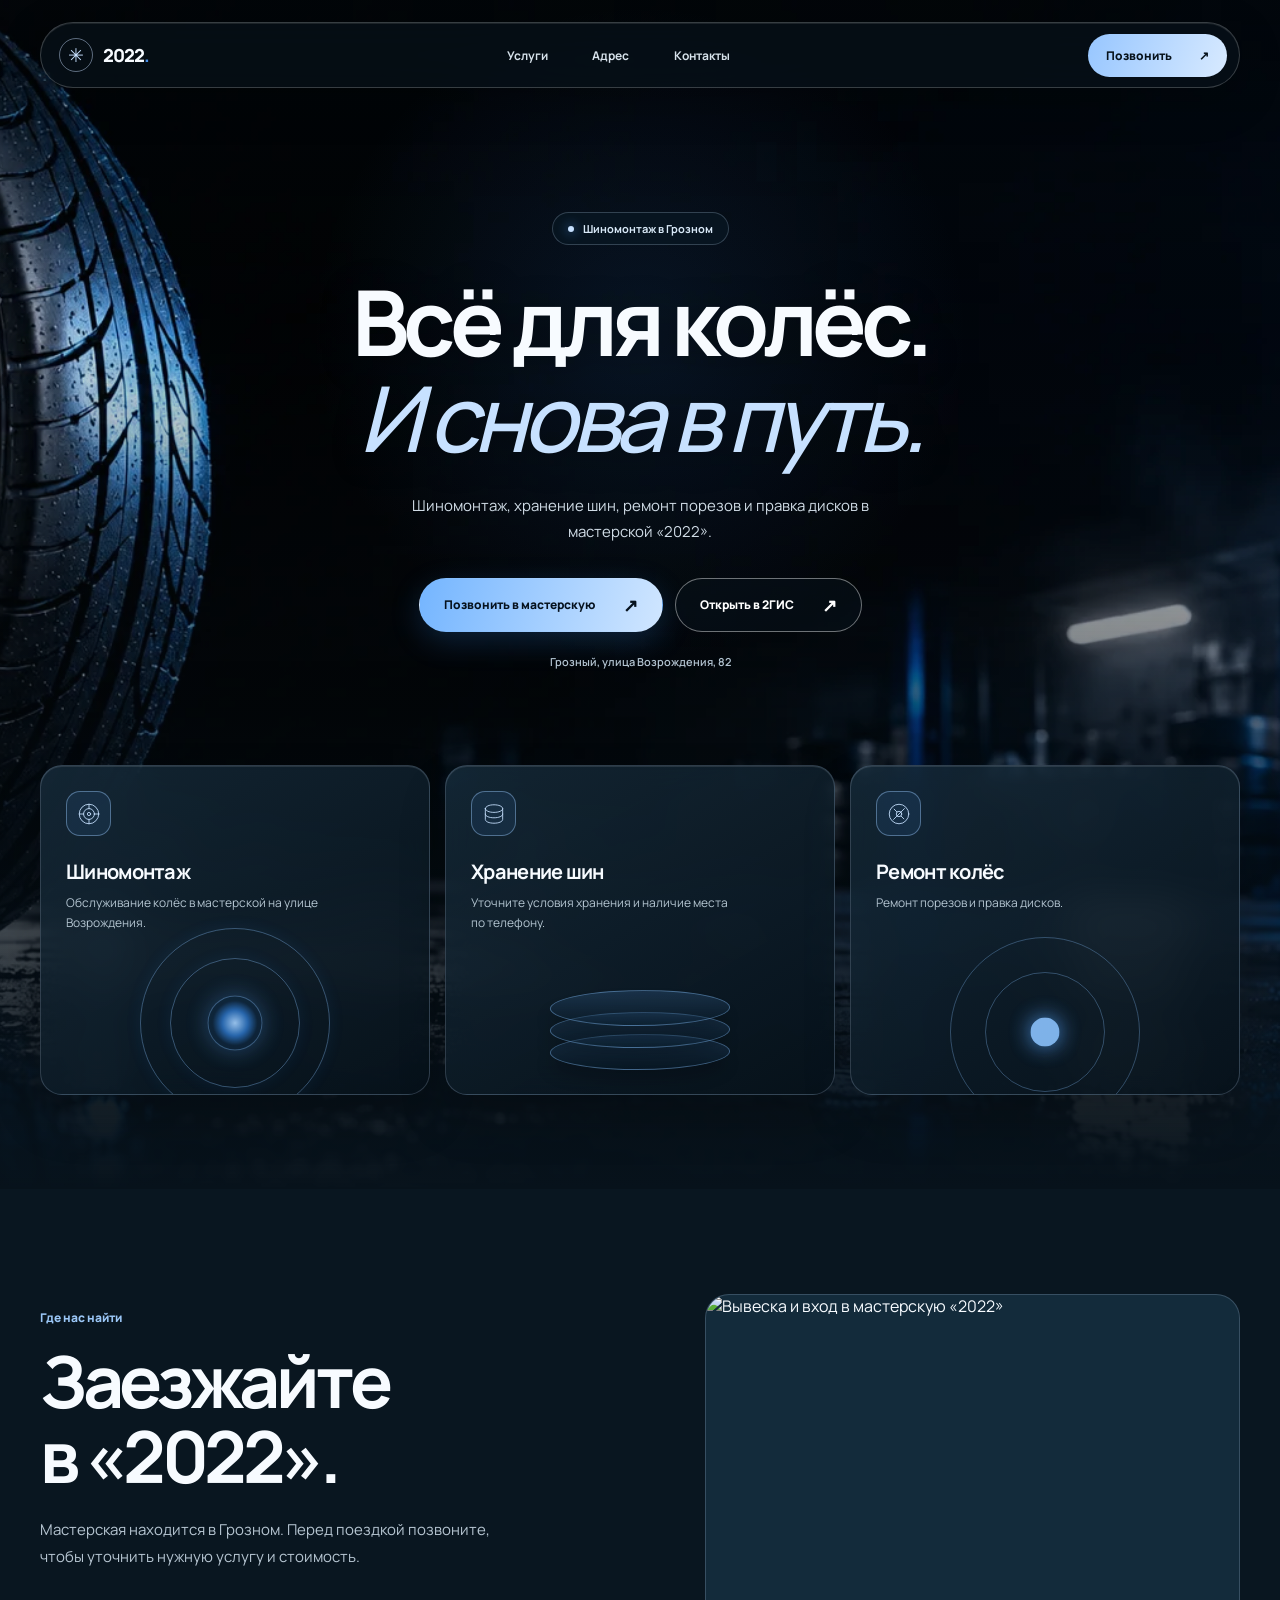
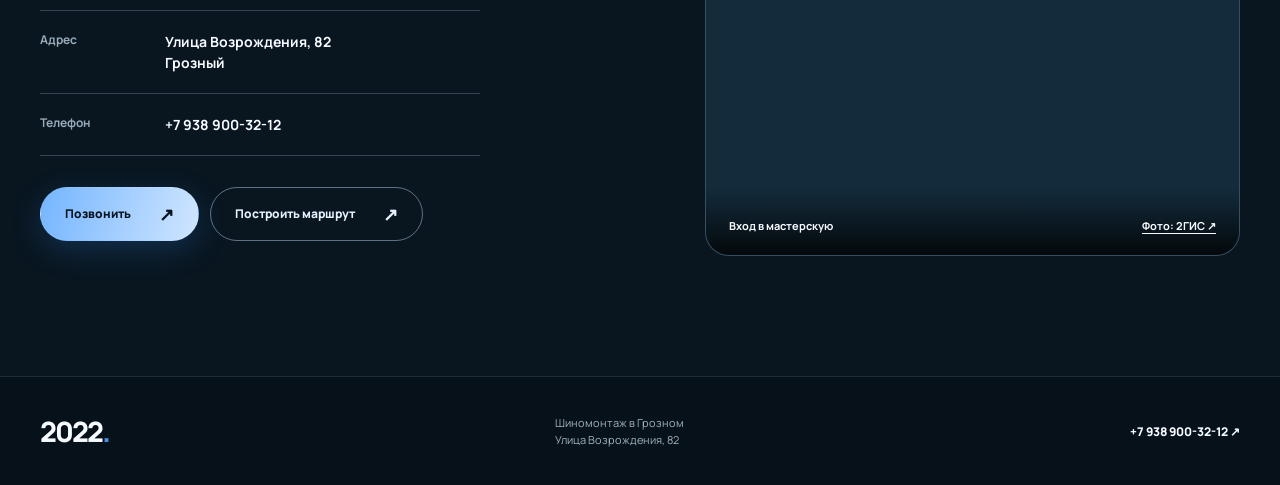
==== commit d002e7b7: "Build reusable dark tire shop site template" ====
--- a/2022/index.html
+++ b/2022/index.html
@@ -3,55 +3,75 @@
 <head>
   <meta charset="utf-8">
   <meta name="viewport" content="width=device-width, initial-scale=1">
-  <meta name="theme-color" content="#171d20">
+  <meta name="theme-color" content="#07121b">
   <meta name="robots" content="noindex,nofollow">
   <meta name="description" content="Шиномонтаж «2022» в Грозном: шиномонтаж, хранение шин, ремонт порезов и правка дисков. Улица Возрождения, 82.">
   <title>2022 — шиномонтаж в Грозном</title>
+  <link rel="preload" href="./assets/tire-workshop.webp" as="image">
   <link rel="stylesheet" href="./style.css">
 </head>
 <body>
-  <header class="site-header container" id="top">
-    <a class="brand" href="#top" aria-label="2022 — на главную"><span class="brand-name">2022<span class="brand-stop">.</span></span><span class="brand-kind">Шиномонтаж<br>Грозный</span></a>
-    <nav aria-label="Разделы сайта"><a href="#services">Услуги</a><a href="#visit">Как приехать</a><a href="#contacts">Контакты</a></nav>
-    <a class="header-contact" href="tel:+79389003212">Позвонить <span aria-hidden="true">↗</span></a>
-  </header>
+  <main>
+    <section class="masthead" id="top" aria-labelledby="hero-title">
+      <div class="container">
+        <header class="site-header">
+          <a class="brand" href="#top" aria-label="2022 — на главную"><span class="brand-mark" aria-hidden="true">✳</span><span>2022<span class="brand-dot">.</span></span></a>
+          <nav aria-label="Разделы сайта"><a href="#services">Услуги</a><a href="#visit">Адрес</a><a href="#contacts">Контакты</a></nav>
+          <a class="header-contact" href="tel:+79389003212">Позвонить <span aria-hidden="true">↗</span></a>
+        </header>
 
-  <main>
-    <section class="hero container" aria-labelledby="hero-title">
-      <figure class="hero-photo">
-        <img src="https://i7.photo.2gis.com/main/branch/115/70000001066521059/common" alt="Вывеска и вход в шиномонтаж «2022»" width="1440" height="1920" fetchpriority="high">
-        <figcaption><span>Вход в мастерскую</span><a href="https://2gis.ru/grozny/firm/70000001066521059" target="_blank" rel="noopener noreferrer">Фото: 2ГИС ↗</a></figcaption>
-      </figure>
-      <div class="hero-content">
-        <p class="location"><span class="location-line" aria-hidden="true"></span> Грозный, улица Возрождения, 82</p>
-        <h1 id="hero-title"><span>Шины готовы</span><span>к дороге.</span></h1>
-        <p class="hero-description">Шиномонтаж, хранение шин, ремонт порезов и правка дисков в мастерской «2022».</p>
-        <div class="hero-actions">
-          <a class="button button-accent" href="tel:+79389003212">Позвонить в мастерскую <span aria-hidden="true">↗</span></a>
-          <a class="button button-outline" href="https://2gis.ru/grozny/firm/70000001066521059" target="_blank" rel="noopener noreferrer">Посмотреть на карте <span aria-hidden="true">↗</span></a>
+        <div class="hero-copy">
+          <p class="hero-tag"><span aria-hidden="true"></span> Шиномонтаж в Грозном</p>
+          <h1 id="hero-title">Всё для колёс.<br><em>И снова в путь.</em></h1>
+          <p class="hero-description">Шиномонтаж, хранение шин, ремонт порезов и правка дисков в мастерской «2022».</p>
+          <div class="hero-actions">
+            <a class="button button-primary" href="tel:+79389003212">Позвонить в мастерскую <span aria-hidden="true">↗</span></a>
+            <a class="button button-ghost" href="https://2gis.ru/grozny/firm/70000001066521059" target="_blank" rel="noopener noreferrer">Открыть в 2ГИС <span aria-hidden="true">↗</span></a>
+          </div>
+          <p class="hero-address">Грозный, улица Возрождения, 82</p>
         </div>
-        <div class="hero-bottom"><span class="wheel-mark" aria-hidden="true">◉</span><p>Уточните детали по телефону<br><small>и приезжайте по удобному маршруту.</small></p></div>
+
+        <section class="service-grid" id="services" aria-label="Услуги мастерской">
+          <article class="service-card">
+            <span class="service-icon" aria-hidden="true"><svg viewBox="0 0 48 48" fill="none"><circle cx="24" cy="24" r="18"/><circle cx="24" cy="24" r="10"/><circle cx="24" cy="24" r="3"/><path d="M24 6v8M24 34v8M6 24h8M34 24h8"/></svg></span>
+            <h2>Шиномонтаж</h2>
+            <p>Обслуживание колёс в мастерской на улице Возрождения.</p>
+            <div class="service-art service-art-wheel" aria-hidden="true"><span></span><span></span><span></span></div>
+          </article>
+          <article class="service-card">
+            <span class="service-icon" aria-hidden="true"><svg viewBox="0 0 48 48" fill="none"><path d="M8 14c0-4 7-7 16-7s16 3 16 7-7 7-16 7S8 18 8 14Z"/><path d="M8 14v10c0 4 7 7 16 7s16-3 16-7V14M8 24v10c0 4 7 7 16 7s16-3 16-7V24"/></svg></span>
+            <h2>Хранение шин</h2>
+            <p>Уточните условия хранения и наличие места по телефону.</p>
+            <div class="service-art service-art-stack" aria-hidden="true"><span></span><span></span><span></span></div>
+          </article>
+          <article class="service-card">
+            <span class="service-icon" aria-hidden="true"><svg viewBox="0 0 48 48" fill="none"><circle cx="24" cy="24" r="18"/><path d="m14 34 20-20M15 15l5 5M28 28l5 5"/><circle cx="24" cy="24" r="5"/></svg></span>
+            <h2>Ремонт колёс</h2>
+            <p>Ремонт порезов и правка дисков.</p>
+            <div class="service-art service-art-repair" aria-hidden="true"><span></span><span></span><span></span></div>
+          </article>
+        </section>
       </div>
     </section>
 
-    <section class="services-section" id="services" aria-labelledby="services-title"><div class="container">
-      <div class="section-title-row reveal"><div><p class="section-kicker">Мастерская «2022»</p><h2 id="services-title">Наши услуги</h2></div><p>Нужна помощь с колёсами? Позвоните, чтобы уточнить стоимость и возможность обслуживания.</p></div>
-      <div class="service-list">
-        <div class="service-item reveal"><span>01</span><strong>Шиномонтаж</strong><span class="service-symbol" aria-hidden="true">◉</span></div>
-        <div class="service-item reveal"><span>02</span><strong>Хранение шин</strong><span class="service-symbol" aria-hidden="true">◉</span></div>
-        <div class="service-item reveal"><span>03</span><strong>Ремонт порезов</strong><span class="service-symbol" aria-hidden="true">◉</span></div>
-        <div class="service-item reveal"><span>04</span><strong>Правка дисков</strong><span class="service-symbol" aria-hidden="true">◉</span></div>
+    <section class="visit-section" id="visit" aria-labelledby="visit-title">
+      <div class="container visit-grid">
+        <div class="visit-copy reveal">
+          <p class="section-label">Где нас найти</p>
+          <h2 id="visit-title">Заезжайте<br>в «2022».</h2>
+          <p>Мастерская находится в Грозном. Перед поездкой позвоните, чтобы уточнить нужную услугу и стоимость.</p>
+          <div class="visit-details"><div><span>Адрес</span><strong>Улица Возрождения, 82<br>Грозный</strong></div><div><span>Телефон</span><a href="tel:+79389003212">+7 938 900-32-12</a></div></div>
+          <div class="visit-actions"><a class="button button-primary" href="tel:+79389003212">Позвонить <span aria-hidden="true">↗</span></a><a class="button button-outline" href="https://2gis.ru/grozny/firm/70000001066521059" target="_blank" rel="noopener noreferrer">Построить маршрут <span aria-hidden="true">↗</span></a></div>
+        </div>
+        <figure class="visit-photo reveal">
+          <img src="https://i7.photo.2gis.com/main/branch/115/70000001066521059/common" alt="Вывеска и вход в мастерскую «2022»" width="1440" height="1920" loading="lazy">
+          <figcaption>Вход в мастерскую <a href="https://2gis.ru/grozny/firm/70000001066521059" target="_blank" rel="noopener noreferrer">Фото: 2ГИС ↗</a></figcaption>
+        </figure>
       </div>
-      <a class="inline-link reveal" href="tel:+79389003212">Уточнить по телефону <span aria-hidden="true">↗</span></a>
-    </div></section>
-
-    <section class="visit-section" id="visit" aria-labelledby="visit-title"><div class="container visit-grid">
-      <div class="visit-copy reveal"><p class="section-kicker">Заезжайте к нам</p><h2 id="visit-title">Ждём вас<br>в Грозном.</h2><p>Найдите мастерскую на карте или позвоните перед поездкой, чтобы уточнить услугу и стоимость.</p></div>
-      <div class="contact-card reveal"><span class="card-mark" aria-hidden="true">2022.</span><div class="contact-row"><span>Адрес</span><strong>Улица Возрождения, 82<br>Грозный</strong></div><div class="contact-row"><span>Телефон</span><a href="tel:+79389003212">+7 938 900-32-12</a></div><div class="contact-actions"><a class="button button-accent" href="tel:+79389003212">Позвонить <span aria-hidden="true">↗</span></a><a class="button button-light" href="https://2gis.ru/grozny/firm/70000001066521059" target="_blank" rel="noopener noreferrer">Открыть в 2ГИС <span aria-hidden="true">↗</span></a></div></div>
-    </div></section>
+    </section>
   </main>
 
-  <footer id="contacts"><div class="container footer-content reveal"><div><a class="footer-logo" href="#top">2022.</a><p>Шиномонтаж и хранение шин<br>Улица Возрождения, 82, Грозный</p></div><div class="footer-links"><a href="tel:+79389003212">+7 938 900-32-12 ↗</a><a href="https://2gis.ru/grozny/firm/70000001066521059" target="_blank" rel="noopener noreferrer">Посмотреть на карте ↗</a></div></div></footer>
+  <footer id="contacts"><div class="container footer-content"><a class="footer-brand" href="#top">2022<span>.</span></a><p>Шиномонтаж в Грозном<br>Улица Возрождения, 82</p><a href="tel:+79389003212">+7 938 900-32-12 ↗</a></div></footer>
   <script src="./motion.js" defer></script>
 </body>
 </html>
--- a/2022/style.css
+++ b/2022/style.css
@@ -1,159 +1,148 @@
-@import url('https://fonts.googleapis.com/css2?family=Manrope:wght@400;500;600;700;800&family=Oswald:wght@500;600;700&display=swap');
+@import url('https://fonts.googleapis.com/css2?family=Manrope:wght@400;500;600;700;800&display=swap');
 
-:root { font-family: Manrope, Arial, sans-serif; color: #171d20; background: #f2f4f3; scroll-behavior: smooth; }
+:root {
+  --accent: #478fe9;
+  --accent-light: #c7e1ff;
+  --ink: #07121b;
+  --panel: #0d1b27;
+  --muted: #a8b9c7;
+  font-family: Manrope, Arial, sans-serif;
+  color: #f7fbff;
+  background: var(--ink);
+  scroll-behavior: smooth;
+}
 * { box-sizing: border-box; }
 body { min-width: 320px; margin: 0; }
 a { color: inherit; text-decoration: none; -webkit-tap-highlight-color: transparent; }
-:focus-visible { outline: 3px solid #e35832; outline-offset: 3px; }
-.container { width: min(1240px, calc(100% - 48px)); margin-inline: auto; }
+:focus-visible { outline: 3px solid var(--accent-light); outline-offset: 4px; }
 h1, h2, p, figure { margin: 0; }
-h1, h2, .brand-name, .footer-logo, .card-mark { font-family: Oswald, 'Arial Narrow', Arial, sans-serif; font-weight: 600; }
+.container { width: min(1200px, calc(100% - 48px)); margin-inline: auto; }
 
-.site-header { min-height: 98px; display: flex; align-items: center; justify-content: space-between; gap: 24px; animation: header-in .6s ease-out both; }
-.brand { display: inline-flex; align-items: center; gap: 15px; min-width: 0; }
-.brand-name { font-size: 49px; line-height: .9; letter-spacing: -.07em; }
-.brand-stop { color: #de532f; }
-.brand-kind { padding-left: 14px; border-left: 1px solid #a4adb0; font-size: 10px; line-height: 1.35; font-weight: 800; text-transform: uppercase; }
-.site-header nav { display: flex; align-items: center; gap: clamp(18px, 3vw, 42px); font-size: 12px; font-weight: 800; }
-.site-header nav a, .footer-links a { transition: color .2s ease; }
-.site-header nav a { position: relative; }
-.site-header nav a::after { content: ''; position: absolute; left: 0; right: 0; bottom: -7px; height: 2px; background: #c84524; transform: scaleX(0); transform-origin: left; transition: transform .22s ease; }
-.site-header nav a:hover::after, .site-header nav a:focus-visible::after { transform: scaleX(1); }
-.site-header nav a:hover, .footer-links a:hover { color: #c84524; }
-.header-contact { min-height: 44px; padding: 12px 15px; border: 1px solid #202b30; font-size: 12px; font-weight: 800; white-space: nowrap; transition: background .2s, color .2s; }
-.header-contact span { padding-left: 20px; }
-.header-contact:hover { background: #171d20; color: white; }
+.masthead { position: relative; isolation: isolate; overflow: hidden; min-height: 920px; padding: 22px 0 94px; }
+.masthead::before { content: ''; position: absolute; z-index: -1; inset: 0; background: linear-gradient(180deg, rgba(3,9,14,.48) 0%, rgba(3,9,14,.1) 27%, rgba(3,9,14,.56) 60%, #07121b 100%), url('./assets/tire-workshop.webp') center top / cover no-repeat; }
+.masthead::after { content: ''; position: absolute; z-index: -1; width: 680px; height: 680px; left: 50%; top: 28%; transform: translate(-50%, -50%); background: radial-gradient(circle, rgba(37,99,169,.18), transparent 68%); pointer-events: none; }
+.site-header { min-height: 66px; display: flex; align-items: center; justify-content: space-between; gap: 24px; padding: 9px 12px 9px 18px; border: 1px solid rgba(255,255,255,.2); border-radius: 100px; background: rgba(7,17,25,.73); box-shadow: 0 12px 45px rgba(0,0,0,.23), inset 0 1px rgba(255,255,255,.09); backdrop-filter: blur(18px); animation: rise-in .65s both; }
+.brand { display: inline-flex; align-items: center; gap: 10px; flex: none; font-size: 18px; line-height: 1; font-weight: 800; letter-spacing: -.06em; }
+.brand-mark { width: 34px; height: 34px; display: grid; place-items: center; border: 1px solid rgba(199,225,255,.45); border-radius: 50%; color: var(--accent-light); font-size: 19px; font-weight: 500; letter-spacing: 0; }
+.brand-dot, .footer-brand span { color: var(--accent); }
+.site-header nav { display: flex; gap: clamp(18px, 3.5vw, 48px); color: #d7e2eb; font-size: 12px; font-weight: 700; }
+.site-header nav a { transition: color .2s ease; }
+.site-header nav a:hover { color: var(--accent-light); }
+.header-contact { display: inline-flex; align-items: center; justify-content: space-between; gap: 27px; min-height: 43px; padding: 0 18px; border-radius: 100px; background: linear-gradient(110deg, #97c6ff, #d8eaff); color: #07121b; font-size: 12px; font-weight: 800; white-space: nowrap; transition: transform .2s ease, box-shadow .2s ease; }
+.header-contact:hover { transform: translateY(-2px); box-shadow: 0 5px 20px rgba(71,143,233,.4); }
 
-.hero { display: grid; grid-template-columns: minmax(0, 1fr) minmax(0, .98fr); gap: clamp(35px, 5vw, 85px); align-items: stretch; padding: 14px 0 90px; }
-.hero-photo { min-width: 0; align-self: start; overflow: hidden; background: #1e272c; animation: photo-in .85s .05s both; }
-.hero-photo img { display: block; width: 100%; height: min(650px, 53vw); min-height: 530px; object-fit: cover; object-position: center 12%; transform: scale(1); transition: transform .6s ease; animation: image-in 1.3s .05s backwards; }
-.hero-photo:hover img { transform: scale(1.045); }
-.hero-photo figcaption { min-height: 54px; display: flex; justify-content: space-between; align-items: center; flex-wrap: wrap; gap: 4px 16px; padding: 10px 18px; color: #e2e8e9; font-size: 10px; font-weight: 700; }
-.hero-photo figcaption a { color: white; text-decoration: underline; text-underline-offset: 3px; }
-.hero-content { min-width: 0; display: flex; flex-direction: column; align-items: flex-start; padding: clamp(45px, 7vw, 95px) 0 12px; }
-.location { display: flex; align-items: center; gap: 12px; color: #b64529; font-size: 11px; line-height: 1.4; font-weight: 800; animation: content-in .65s .18s both; }
-.location-line { width: 30px; height: 2px; flex: none; background: #dc5530; transform-origin: left; animation: line-draw .65s .35s both; }
-.hero h1 { max-width: 650px; margin: 24px 0; font-size: clamp(68px, 7.6vw, 120px); line-height: .98; letter-spacing: -.04em; }
-.hero h1 span { display: block; animation: content-in .72s cubic-bezier(.2,.7,.2,1) both; }
-.hero h1 span:first-child { animation-delay: .28s; }
-.hero h1 span:last-child { animation-delay: .43s; }
-.hero-description { max-width: 470px; color: #4a575b; font-size: 16px; line-height: 1.75; animation: content-in .65s .57s both; }
-.hero-actions { display: flex; flex-wrap: wrap; gap: 10px; margin-top: 34px; animation: content-in .65s .7s both; }
-.button { min-height: 52px; display: inline-flex; justify-content: space-between; align-items: center; gap: 24px; padding: 14px 20px; border: 1px solid transparent; font-size: 12px; line-height: 1.25; font-weight: 800; text-align: left; transition: transform .2s ease, background .2s ease, border-color .2s ease, color .2s ease; }
+.hero-copy { max-width: 840px; margin: 0 auto; padding: 124px 0 96px; text-align: center; }
+.hero-tag { width: fit-content; margin: 0 auto 28px; display: flex; align-items: center; gap: 9px; padding: 8px 15px; border: 1px solid rgba(199,225,255,.22); border-radius: 30px; background: rgba(9,24,37,.67); color: #d9e9f8; font-size: 11px; font-weight: 700; backdrop-filter: blur(12px); animation: rise-in .65s .16s both; }
+.hero-tag span { width: 6px; height: 6px; border-radius: 50%; background: var(--accent-light); box-shadow: 0 0 12px var(--accent); }
+.hero-copy h1 { font-size: clamp(52px, 7.1vw, 96px); line-height: 1.06; letter-spacing: -.065em; font-weight: 700; text-wrap: balance; text-shadow: 0 5px 35px rgba(0,0,0,.35); animation: rise-in .8s .25s both; }
+.hero-copy h1 em { color: var(--accent-light); font-weight: 500; font-style: italic; }
+.hero-description { max-width: 560px; margin: 27px auto 0; color: #d0dce6; font-size: 15px; line-height: 1.75; text-wrap: pretty; animation: rise-in .7s .43s both; }
+.hero-actions { display: flex; justify-content: center; flex-wrap: wrap; gap: 12px; margin-top: 33px; animation: rise-in .7s .56s both; }
+.button { min-height: 54px; display: inline-flex; justify-content: center; align-items: center; gap: 28px; padding: 14px 24px; border: 1px solid transparent; border-radius: 100px; font-size: 12px; font-weight: 800; line-height: 1.2; transition: transform .2s ease, box-shadow .2s ease, background .2s ease; }
 .button:hover { transform: translateY(-3px); }
-.button:active { transform: translateY(1px) scale(.985); }
-.button > span { display: inline-block; transition: transform .2s ease; }
-.button:hover > span, .button:focus-visible > span { transform: translate(3px, -3px); }
-.button-accent { background: #c84524; color: #fff; }
-.button-accent:hover { background: #b83b1f; }
-.button-outline { border-color: #889499; color: #172125; }
-.button-outline:hover { border-color: #171d20; background: #e4e9e7; }
-.button-light { border-color: #aab8b8; background: white; color: #172125; }
-.button-light:hover { background: #e8eeec; }
-.hero-bottom { width: 100%; margin-top: auto; padding-top: 50px; display: flex; align-items: center; gap: 15px; animation: content-in .65s .84s both; }
-.hero-bottom p { border-top: 1px solid #c4cecd; padding-top: 17px; flex: 1; font-size: 12px; line-height: 1.55; font-weight: 700; }
-.hero-bottom small { color: #768488; font-size: 10px; font-weight: 600; }
-.wheel-mark { width: 38px; height: 38px; display: grid; place-items: center; border: 1px solid #7d8d90; border-radius: 50%; font-size: 24px; animation: wheel-turn 1s 1s both; }
+.button:active { transform: translateY(1px); }
+.button > span { font-size: 18px; line-height: .8; transition: transform .2s ease; }
+.button:hover > span { transform: translate(3px,-3px); }
+.button-primary { background: linear-gradient(105deg, #74b5ff, #d0e6ff); color: #06121e; box-shadow: 0 9px 30px rgba(45,125,219,.24); }
+.button-primary:hover { box-shadow: 0 12px 35px rgba(45,125,219,.47); }
+.button-ghost { border-color: rgba(255,255,255,.42); background: rgba(7,18,27,.58); color: #fff; backdrop-filter: blur(9px); }
+.button-ghost:hover { background: rgba(22,43,60,.8); }
+.button-outline { border-color: rgba(199,225,255,.45); color: #e6f3ff; }
+.button-outline:hover { background: rgba(199,225,255,.1); }
+.hero-address { margin-top: 22px; color: #b2c3d0; font-size: 11px; font-weight: 600; animation: rise-in .7s .69s both; }
 
-.services-section { padding: 88px 0 105px; background: #fff; }
-.section-title-row { display: flex; align-items: end; justify-content: space-between; gap: 32px; padding-bottom: 35px; }
-.section-kicker { color: #b64529; font-size: 11px; line-height: 1.4; font-weight: 800; }
-h2 { font-size: clamp(48px, 6vw, 82px); line-height: 1.05; letter-spacing: -.025em; }
-.section-title-row h2 { margin-top: 10px; }
-.section-title-row > p { width: 305px; max-width: 100%; color: #58676b; font-size: 13px; line-height: 1.7; }
-.service-list { display: grid; grid-template-columns: repeat(2, minmax(0, 1fr)); column-gap: 48px; }
-.service-item { min-height: 108px; display: grid; grid-template-columns: 36px minmax(0, 1fr) 24px; align-items: center; gap: 13px; border-top: 1px solid #cbd3d3; }
-.service-item:nth-last-child(-n+2) { border-bottom: 1px solid #cbd3d3; }
-.service-item > span:first-child { align-self: start; padding-top: 29px; color: #a9472d; font-size: 10px; font-weight: 800; }
-.service-item strong { min-width: 0; font-family: Oswald, 'Arial Narrow', Arial, sans-serif; font-size: clamp(26px, 3.3vw, 43px); line-height: 1.1; font-weight: 500; overflow-wrap: anywhere; }
-.service-symbol { color: #ce4b2b; font-size: 18px; }
-.service-item.is-visible .service-symbol { animation: wheel-turn .7s both; animation-delay: var(--delay, 0ms); }
-.service-item:nth-child(2) { --delay: 70ms; }
-.service-item:nth-child(3) { --delay: 140ms; }
-.service-item:nth-child(4) { --delay: 210ms; }
-.inline-link { min-height: 46px; display: inline-flex; align-items: center; gap: 30px; margin-top: 32px; border-bottom: 1px solid #de532f; color: #a83a20; font-size: 12px; font-weight: 800; transition: gap .2s ease; }
-.inline-link:hover { gap: 42px; }
+.service-grid { display: grid; grid-template-columns: repeat(3, minmax(0, 1fr)); gap: 15px; }
+.service-card { position: relative; overflow: hidden; min-height: 330px; padding: 25px; border: 1px solid rgba(199,225,255,.2); border-radius: 22px; background: linear-gradient(150deg, rgba(24,46,62,.77), rgba(6,17,26,.82)); box-shadow: inset 0 1px rgba(255,255,255,.1), 0 24px 48px rgba(0,0,0,.19); backdrop-filter: blur(17px); transition: transform .28s ease, border-color .28s ease, box-shadow .28s ease; animation: rise-in .7s .75s both; }
+.service-card:nth-child(2) { animation-delay: .88s; }
+.service-card:nth-child(3) { animation-delay: 1.01s; }
+.service-card:hover { transform: translateY(-7px); border-color: rgba(161,204,255,.58); box-shadow: inset 0 1px rgba(255,255,255,.12), 0 30px 55px rgba(0,0,0,.32); }
+.service-icon { width: 45px; height: 45px; display: grid; place-items: center; border: 1px solid rgba(160,204,255,.42); border-radius: 14px; color: var(--accent-light); background: rgba(71,143,233,.1); }
+.service-icon svg { width: 26px; height: 26px; stroke: currentColor; stroke-width: 1.6; stroke-linecap: round; stroke-linejoin: round; }
+.service-card h2 { margin-top: 24px; font-size: 20px; line-height: 1.2; letter-spacing: -.035em; }
+.service-card p { max-width: 260px; margin-top: 9px; color: #b4c5d1; font-size: 12px; line-height: 1.65; }
+.service-art { position: absolute; inset: auto 20px 14px; height: 115px; opacity: .9; pointer-events: none; }
+.service-art-wheel span { position: absolute; left: 50%; top: 50%; border: 1px solid rgba(137,195,255,.4); border-radius: 50%; transform: translate(-50%,-50%); box-shadow: 0 0 20px rgba(68,148,241,.09); }
+.service-art-wheel span:nth-child(1) { width: 190px; height: 190px; }
+.service-art-wheel span:nth-child(2) { width: 130px; height: 130px; }
+.service-art-wheel span:nth-child(3) { width: 55px; height: 55px; background: radial-gradient(circle, #a6d2ff, #2b6fbc 34%, rgba(30,83,140,.24) 60%); box-shadow: 0 0 24px rgba(87,160,244,.4); }
+.service-art-stack span { position: absolute; left: 50%; width: 180px; height: 36px; border: 1px solid rgba(137,195,255,.45); border-radius: 50%; background: linear-gradient(180deg, rgba(85,151,220,.22), rgba(9,28,43,.55)); transform: translateX(-50%) skewX(-11deg); box-shadow: 0 12px 17px rgba(0,0,0,.2); }
+.service-art-stack span:nth-child(1) { bottom: 10px; }
+.service-art-stack span:nth-child(2) { bottom: 32px; }
+.service-art-stack span:nth-child(3) { bottom: 54px; }
+.service-art-repair span { position: absolute; left: 50%; top: 58%; width: 120px; height: 120px; border: 1px solid rgba(137,195,255,.35); border-radius: 50%; transform: translate(-50%,-50%); }
+.service-art-repair span:nth-child(2) { width: 190px; height: 190px; }
+.service-art-repair span:nth-child(3) { width: 29px; height: 29px; background: #8cc4ff; box-shadow: 0 0 22px #559ff2; }
 
-.visit-section { padding: 110px 0; background: #171d20; color: #fff; }
-.visit-grid { display: grid; grid-template-columns: minmax(0, .85fr) minmax(0, 1fr); gap: clamp(45px, 8vw, 145px); align-items: center; }
-.visit-copy .section-kicker { color: #f38f70; }
-.visit-copy h2 { margin: 15px 0 25px; }
-.visit-copy > p:not(.section-kicker) { max-width: 420px; color: #bcc7c9; font-size: 15px; line-height: 1.8; }
-.contact-card { min-width: 0; padding: clamp(24px, 4vw, 44px); background: #fff; color: #172126; box-shadow: 18px 18px 0 #314044; }
-.card-mark { display: block; padding-bottom: 26px; border-bottom: 1px solid #ccd5d5; font-size: 57px; line-height: 1; letter-spacing: -.07em; }
-.contact-row { display: grid; grid-template-columns: 100px minmax(0, 1fr); gap: 16px; padding: 23px 0; border-bottom: 1px solid #dce3e3; }
-.contact-row > span { color: #67777b; font-size: 11px; font-weight: 800; }
-.contact-row strong, .contact-row a { font-size: 15px; line-height: 1.55; font-weight: 800; overflow-wrap: anywhere; }
-.contact-row a:hover { color: #c84524; }
-.contact-actions { display: flex; flex-wrap: wrap; gap: 10px; margin-top: 27px; }
+.visit-section { padding: 105px 0 120px; background: #091620; }
+.visit-grid { display: grid; grid-template-columns: minmax(0,1fr) minmax(0,.95fr); gap: clamp(50px,8vw,120px); align-items: center; }
+.section-label { color: #9bc7f7; font-size: 12px; font-weight: 800; }
+.visit-copy h2 { margin-top: 18px; font-size: clamp(48px,5.6vw,76px); line-height: 1.05; letter-spacing: -.06em; }
+.visit-copy > p:not(.section-label) { max-width: 450px; margin-top: 22px; color: #b6c5d1; font-size: 15px; line-height: 1.8; }
+.visit-details { max-width: 440px; margin-top: 40px; border-top: 1px solid rgba(199,225,255,.23); }
+.visit-details > div { display: grid; grid-template-columns: 105px minmax(0,1fr); gap: 20px; padding: 20px 0; border-bottom: 1px solid rgba(199,225,255,.23); }
+.visit-details span { color: #99abba; font-size: 12px; font-weight: 700; }
+.visit-details strong, .visit-details a { font-size: 14px; line-height: 1.5; font-weight: 700; overflow-wrap: anywhere; }
+.visit-details a:hover { color: var(--accent-light); }
+.visit-actions { display: flex; flex-wrap: wrap; gap: 11px; margin-top: 31px; }
+.visit-photo { position: relative; overflow: hidden; min-height: 560px; border: 1px solid rgba(199,225,255,.2); border-radius: 24px; background: #132b3b; }
+.visit-photo img { display: block; width: 100%; height: 560px; object-fit: cover; object-position: center 22%; }
+.visit-photo figcaption { position: absolute; inset: auto 0 0; display: flex; justify-content: space-between; gap: 14px; padding: 30px 23px 22px; background: linear-gradient(transparent, rgba(0,0,0,.82)); font-size: 11px; font-weight: 700; }
+.visit-photo figcaption a { text-decoration: underline; text-underline-offset: 3px; }
 
-footer { padding: 60px 0 40px; background: #111719; color: #fff; }
-.footer-content { display: flex; justify-content: space-between; gap: 30px; }
-.footer-logo { font-size: 63px; line-height: 1; letter-spacing: -.06em; }
-.footer-content p { margin-top: 16px; color: #c0c9cb; font-size: 12px; line-height: 1.7; }
-.footer-links { display: flex; flex-direction: column; align-items: end; gap: 17px; padding-top: 12px; font-size: 13px; font-weight: 800; }
+footer { padding: 35px 0; border-top: 1px solid rgba(199,225,255,.12); background: #06111a; }
+.footer-content { display: flex; align-items: center; justify-content: space-between; gap: 22px; }
+.footer-brand { font-size: 28px; font-weight: 800; letter-spacing: -.07em; }
+.footer-content p { color: #a3b2bd; font-size: 11px; line-height: 1.6; }
+.footer-content > a:last-child { font-size: 12px; font-weight: 800; white-space: nowrap; }
+.footer-content > a:last-child:hover { color: var(--accent-light); }
 
-/* Reveal classes are added only when IntersectionObserver is available. */
-.reveal-ready { opacity: 0; transform: translateY(30px); transition: opacity .65s ease, transform .65s cubic-bezier(.2,.7,.2,1); transition-delay: var(--delay, 0ms); }
+.reveal-ready { opacity: 0; transform: translateY(28px); transition: opacity .7s ease, transform .7s ease; }
 .reveal-ready.is-visible { opacity: 1; transform: none; }
-
-@keyframes header-in { from { opacity: 0; transform: translateY(-12px); } to { opacity: 1; transform: none; } }
-@keyframes photo-in { from { opacity: 0; transform: translateY(14px); } to { opacity: 1; transform: none; } }
-@keyframes image-in { from { filter: saturate(.6); transform: scale(1.08); } to { filter: saturate(1); transform: scale(1); } }
-@keyframes content-in { from { opacity: 0; transform: translateY(18px); } to { opacity: 1; transform: none; } }
-@keyframes line-draw { from { transform: scaleX(0); } to { transform: scaleX(1); } }
-@keyframes wheel-turn { from { opacity: 0; transform: rotate(-100deg) scale(.8); } to { opacity: 1; transform: rotate(0) scale(1); } }
+@keyframes rise-in { from { opacity: 0; transform: translateY(18px); } to { opacity: 1; transform: none; } }
 
 @media (max-width: 900px) {
+  .masthead::before { background-position: center, 22% top; }
+  .site-header nav { gap: 18px; }
+  .service-card { padding: 19px; }
+  .service-card h2 { font-size: 18px; }
+  .visit-grid { gap: 35px; }
+}
+@media (max-width: 760px) {
+  .masthead { padding-bottom: 65px; }
+  .masthead::before { background-size: cover, auto 760px; background-position: center, 25% 78px; }
   .site-header nav { display: none; }
-  .hero { gap: 30px; }
-  .hero-photo img { min-height: 480px; }
-  .hero h1 { font-size: clamp(57px, 7.8vw, 82px); }
-  .hero-content { padding-top: 38px; }
-  .visit-grid { gap: 35px; }
-  .contact-row { grid-template-columns: 1fr; gap: 7px; }
+  .hero-copy { padding: 100px 0 75px; }
+  .service-grid { grid-template-columns: 1fr; }
+  .service-card { min-height: 200px; }
+  .service-card p { max-width: 55%; }
+  .service-art { inset: auto 0 0 auto; width: 42%; height: 100%; }
+  .visit-grid { grid-template-columns: 1fr; }
+  .visit-photo { min-height: 430px; }
+  .visit-photo img { height: 430px; }
 }
-@media (max-width: 700px) {
-  .container { width: calc(100% - 36px); }
-  .site-header { min-height: 78px; }
-  .brand-name { font-size: 40px; }
-  .brand-kind { font-size: 9px; }
-  .hero { display: flex; flex-direction: column; gap: 0; padding-top: 0; padding-bottom: 72px; }
-  .hero-photo { width: 100%; }
-  .hero-photo img { height: auto; min-height: 0; aspect-ratio: 1.22; object-fit: cover; object-position: center 13%; }
-  .hero-photo figcaption { min-height: 46px; }
-  .hero-content { padding: 40px 0 0; }
-  .hero h1 { margin: 17px 0 20px; font-size: clamp(53px, 12vw, 80px); }
-  .hero-description { font-size: 15px; }
-  .hero-actions { margin-top: 26px; }
-  .hero-bottom { padding-top: 36px; }
-  .services-section { padding: 65px 0 75px; }
-  .section-title-row { display: block; }
-  .section-title-row > p { margin-top: 16px; }
-  .service-list { grid-template-columns: 1fr; }
-  .service-item:nth-last-child(2) { border-bottom: 0; }
-  .service-item { min-height: 83px; }
-  .service-item > span:first-child { padding-top: 22px; }
-  .service-item strong { font-size: 30px; }
-  .visit-section { padding: 72px 0 80px; }
-  .visit-grid { grid-template-columns: 1fr; gap: 30px; }
-  .visit-copy h2 { font-size: clamp(52px, 10vw, 70px); }
-  .contact-card { box-shadow: 8px 8px 0 #314044; }
-}
-@media (max-width: 390px) {
+@media (max-width: 480px) {
   .container { width: calc(100% - 32px); }
-  .brand-kind { display: none; }
-  .header-contact { font-size: 11px; }
-  .hero h1 { font-size: clamp(48px, 12vw, 58px); }
-  .hero-actions { display: grid; grid-template-columns: 1fr; width: 100%; }
+  .masthead { padding-top: 14px; }
+  .site-header { min-height: 60px; padding: 7px 7px 7px 11px; }
+  .brand { font-size: 16px; }
+  .brand-mark { width: 32px; height: 32px; font-size: 18px; }
+  .header-contact { min-height: 40px; gap: 9px; padding: 0 13px; font-size: 11px; }
+  .hero-copy { padding: 94px 0 68px; }
+  .hero-copy h1 { font-size: clamp(43px, 11.6vw, 58px); }
+  .hero-description { font-size: 13px; }
+  .hero-actions { display: grid; grid-template-columns: 1fr; }
   .hero-actions .button { width: 100%; }
-  .hero-photo figcaption { font-size: 9px; }
-  .contact-actions { display: grid; grid-template-columns: 1fr; }
-  .footer-content { display: block; }
-  .footer-links { align-items: start; margin-top: 28px; }
+  .service-card { min-height: 222px; }
+  .service-card p { max-width: 65%; }
+  .service-art { width: 45%; opacity: .55; }
+  .visit-section { padding: 75px 0 85px; }
+  .visit-actions { display: grid; grid-template-columns: 1fr; }
+  .visit-photo, .visit-photo img { min-height: 0; height: 400px; }
+  .footer-content { flex-wrap: wrap; }
+  .footer-content p { order: 3; width: 100%; }
 }
 @media (prefers-reduced-motion: reduce) {
   :root { scroll-behavior: auto; }
-  *, *::before, *::after { animation-duration: .01ms !important; animation-iteration-count: 1 !important; transition-duration: .01ms !important; }
+  *, *::before, *::after { animation-duration: .01ms !important; transition-duration: .01ms !important; }
   .reveal-ready { opacity: 1; transform: none; }
 }
